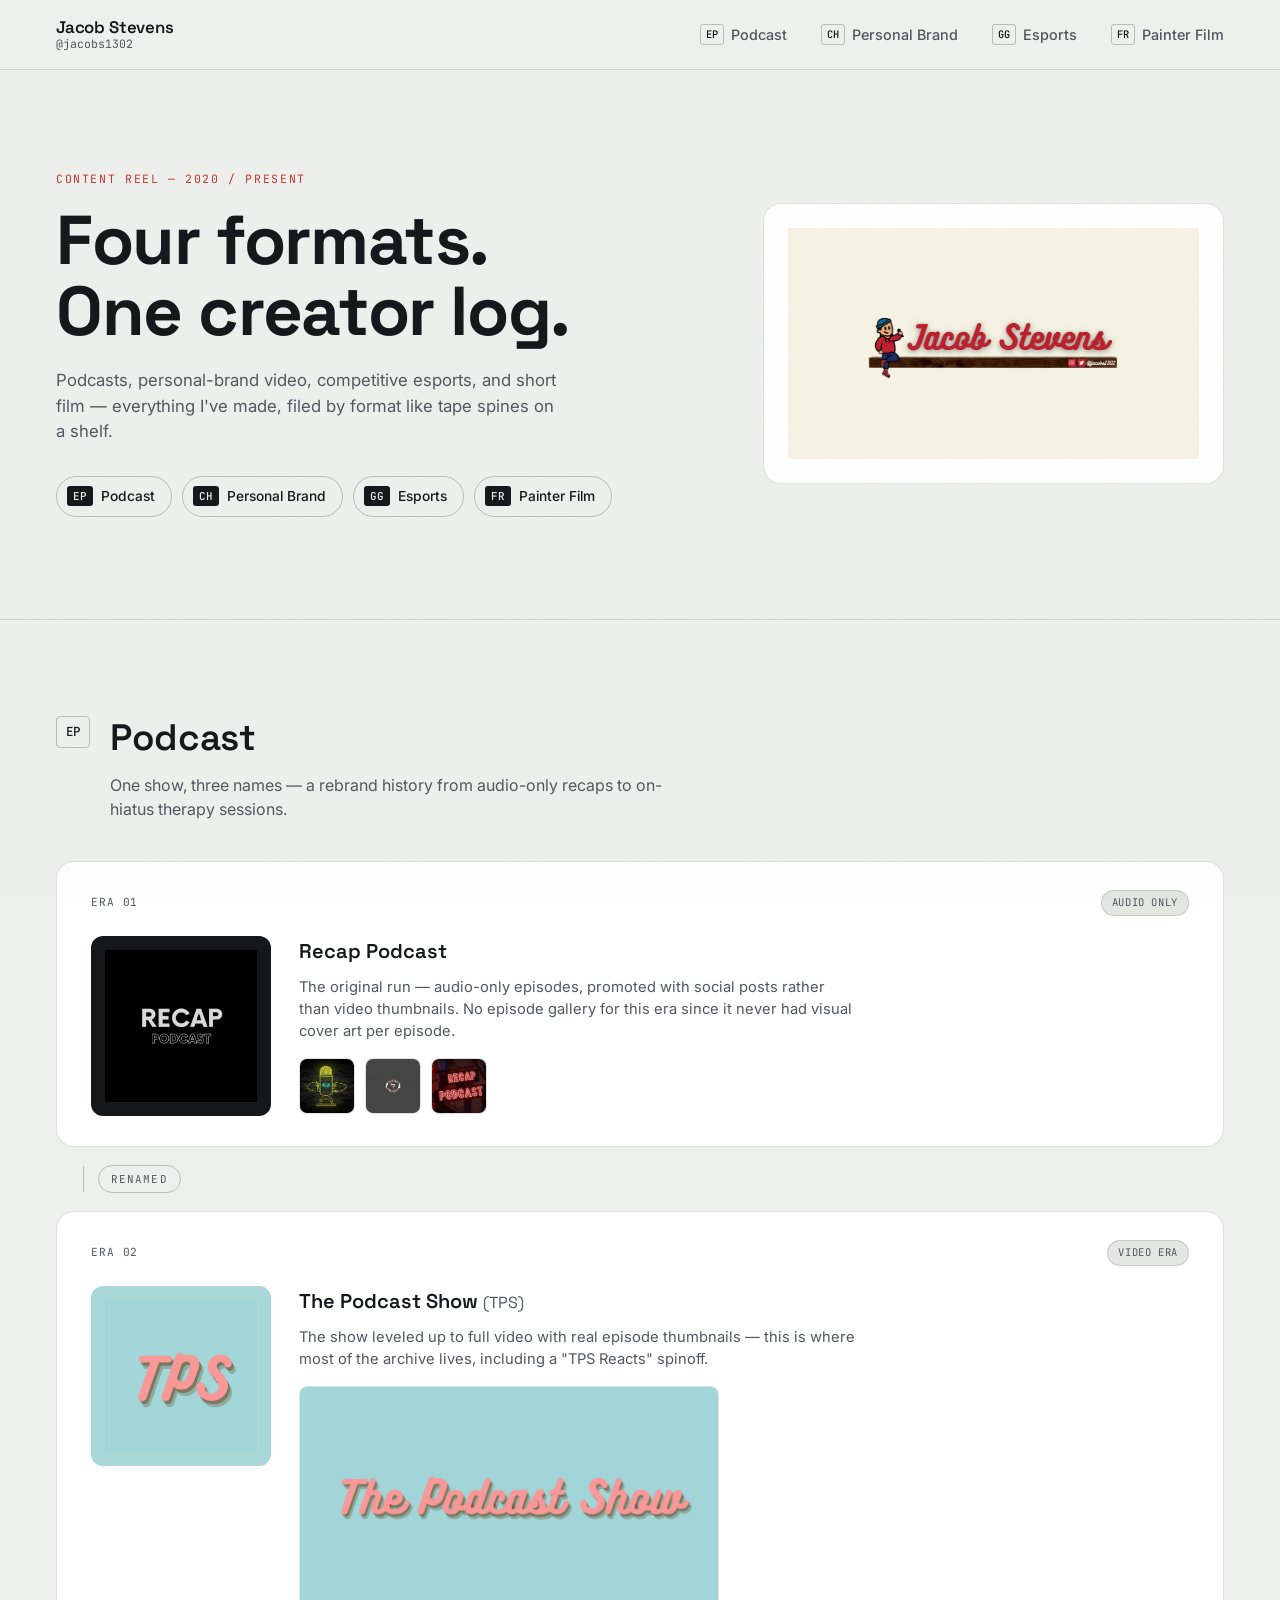
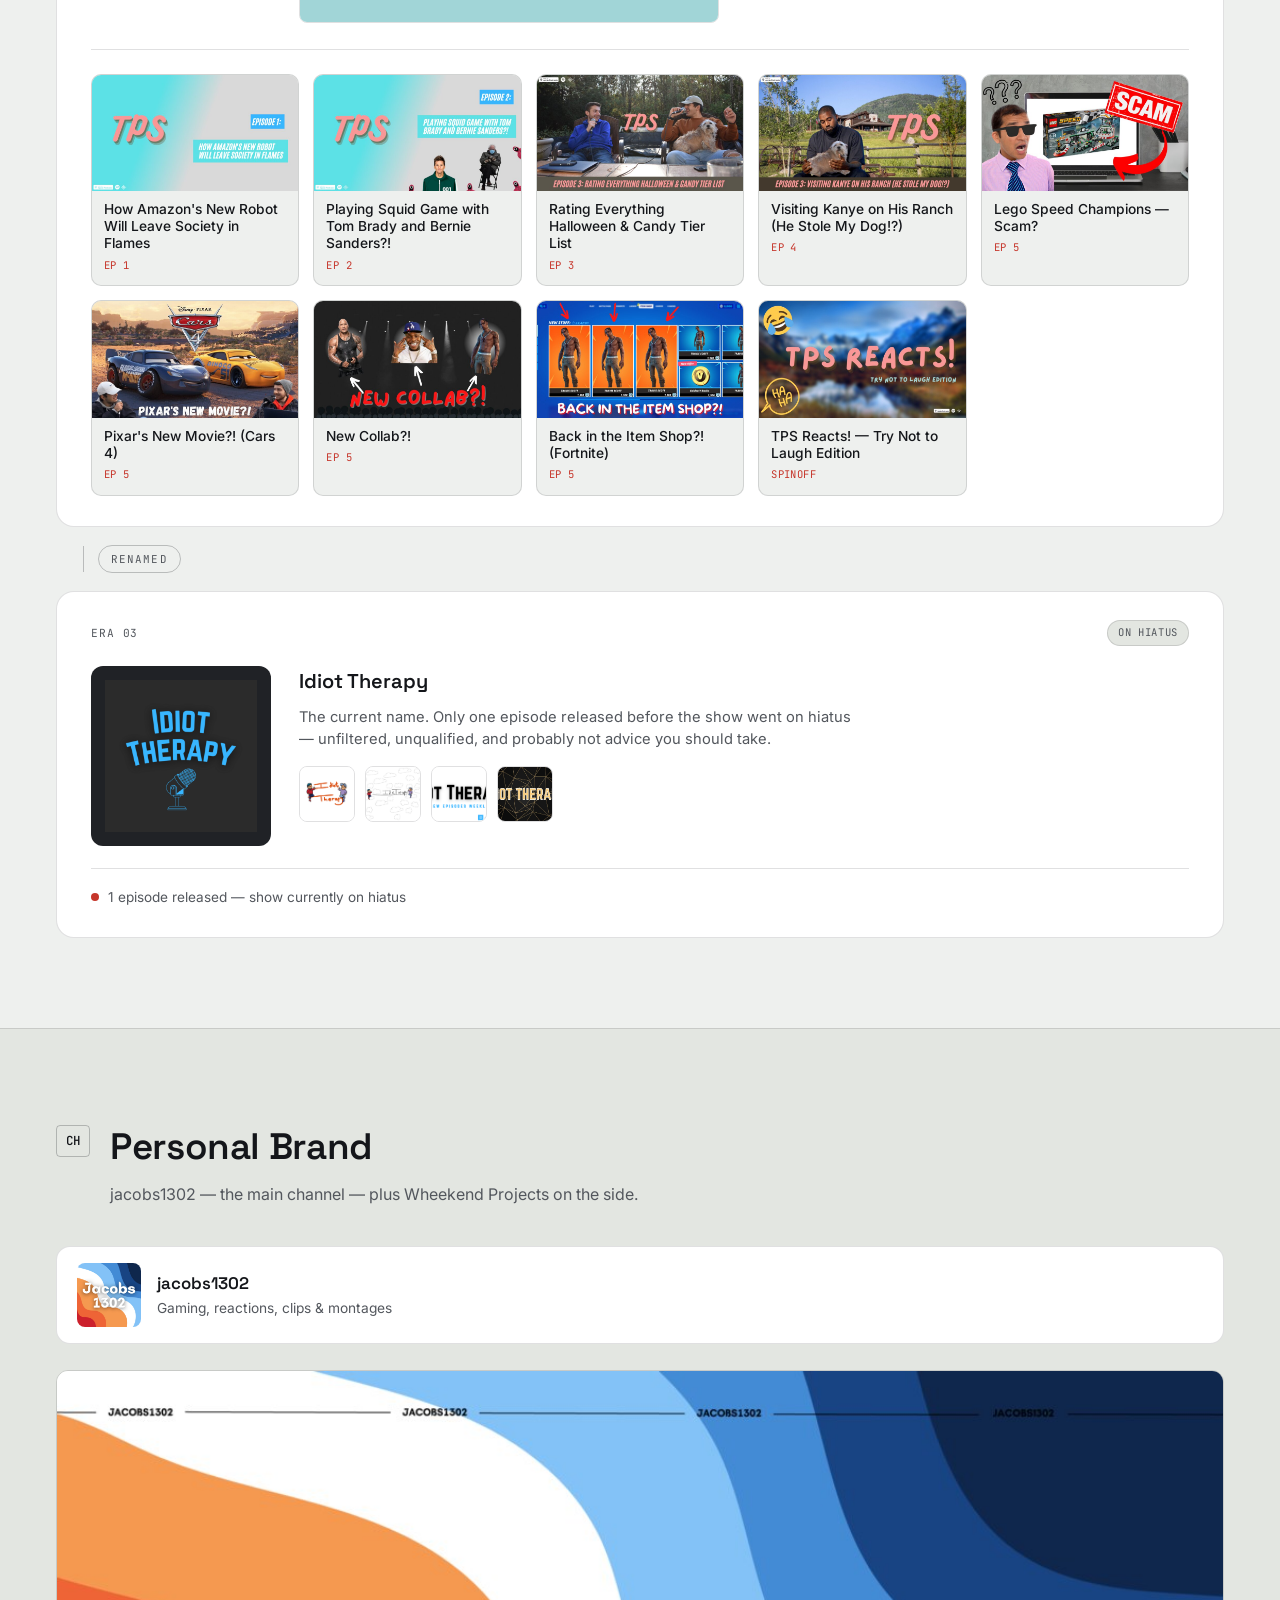
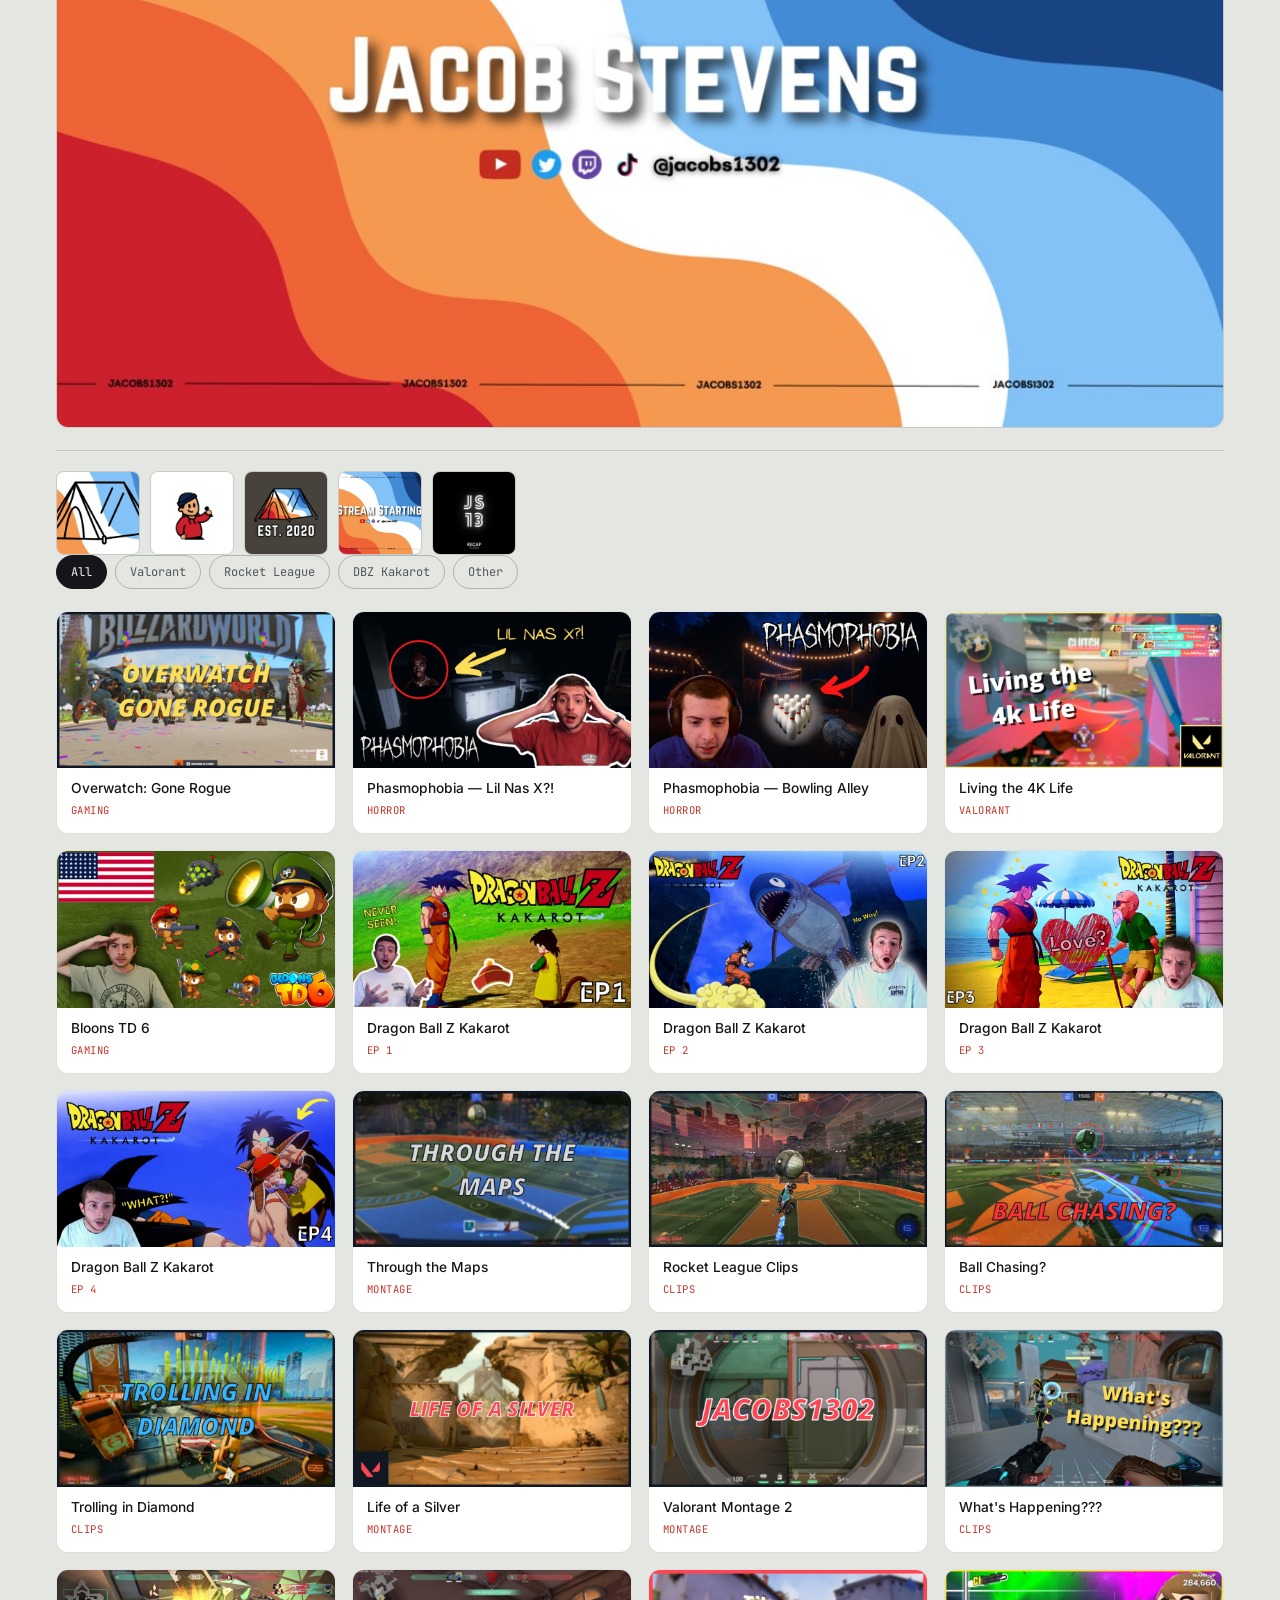
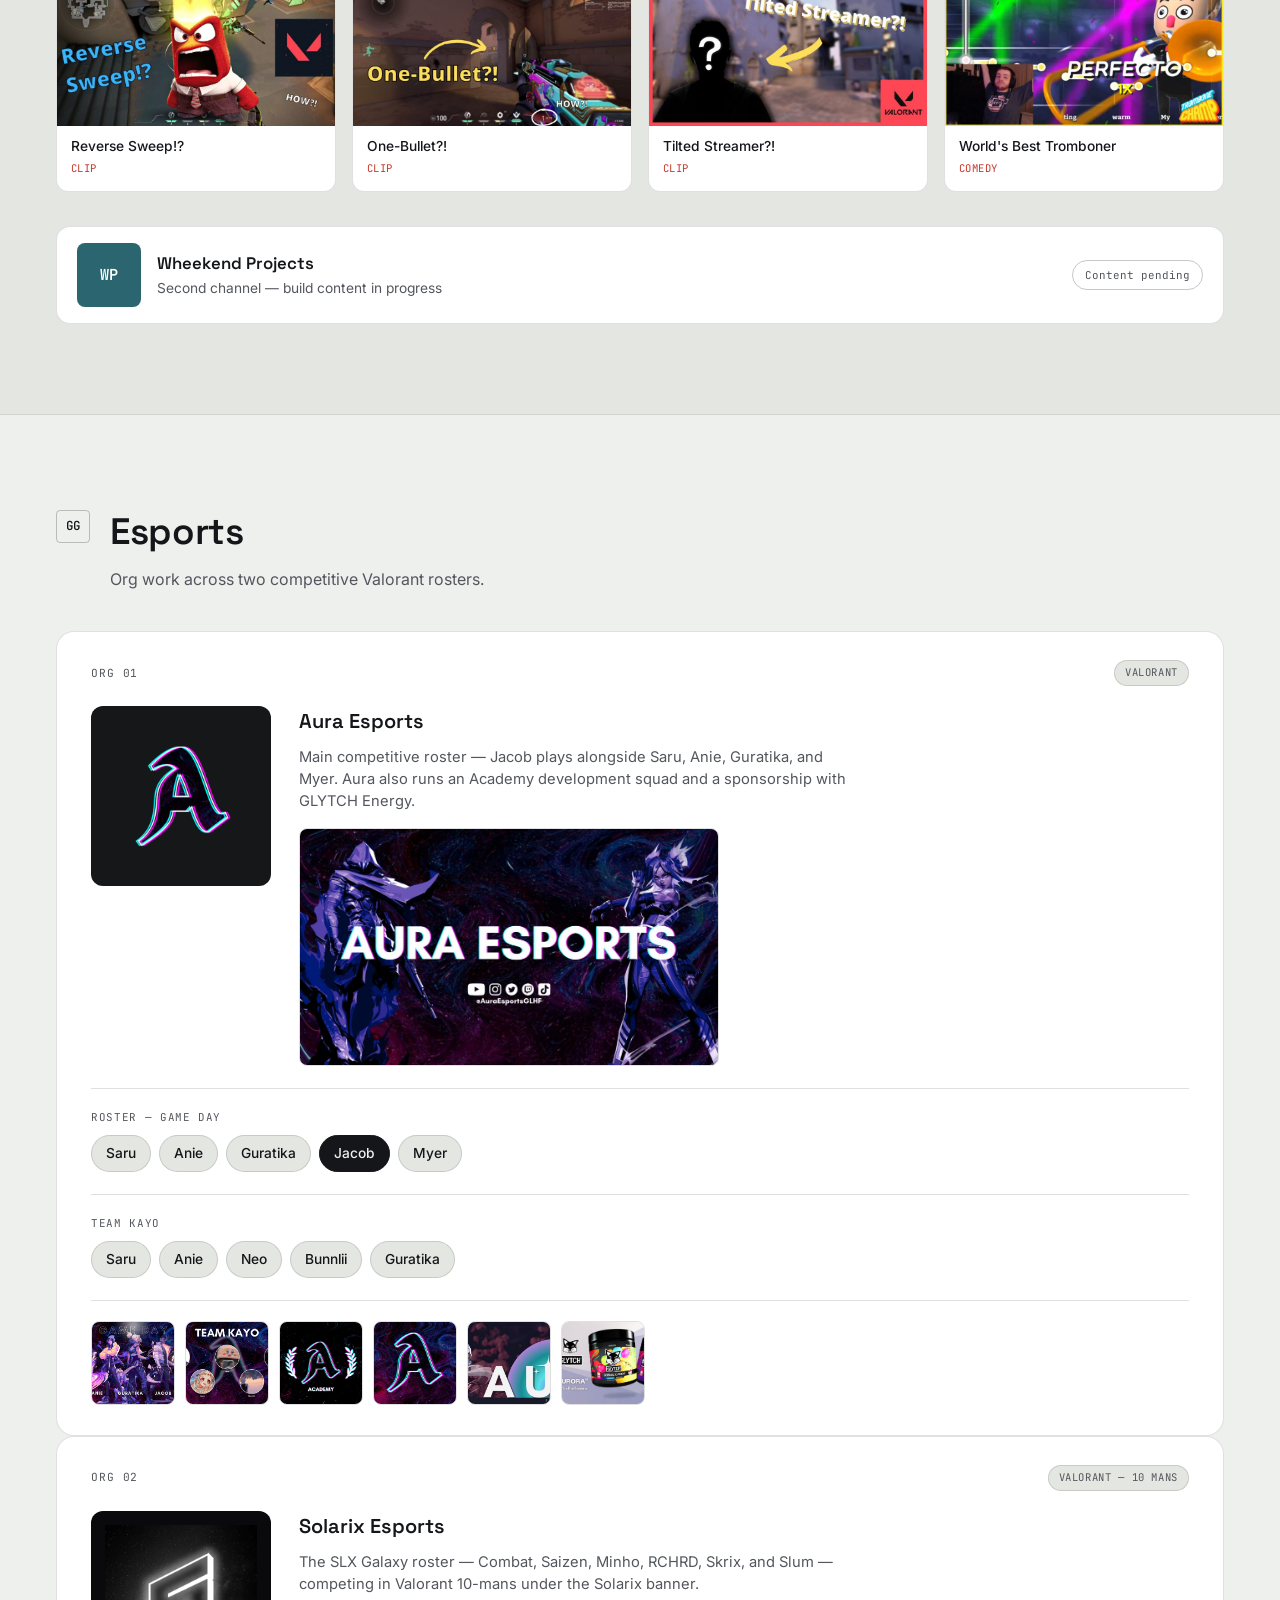
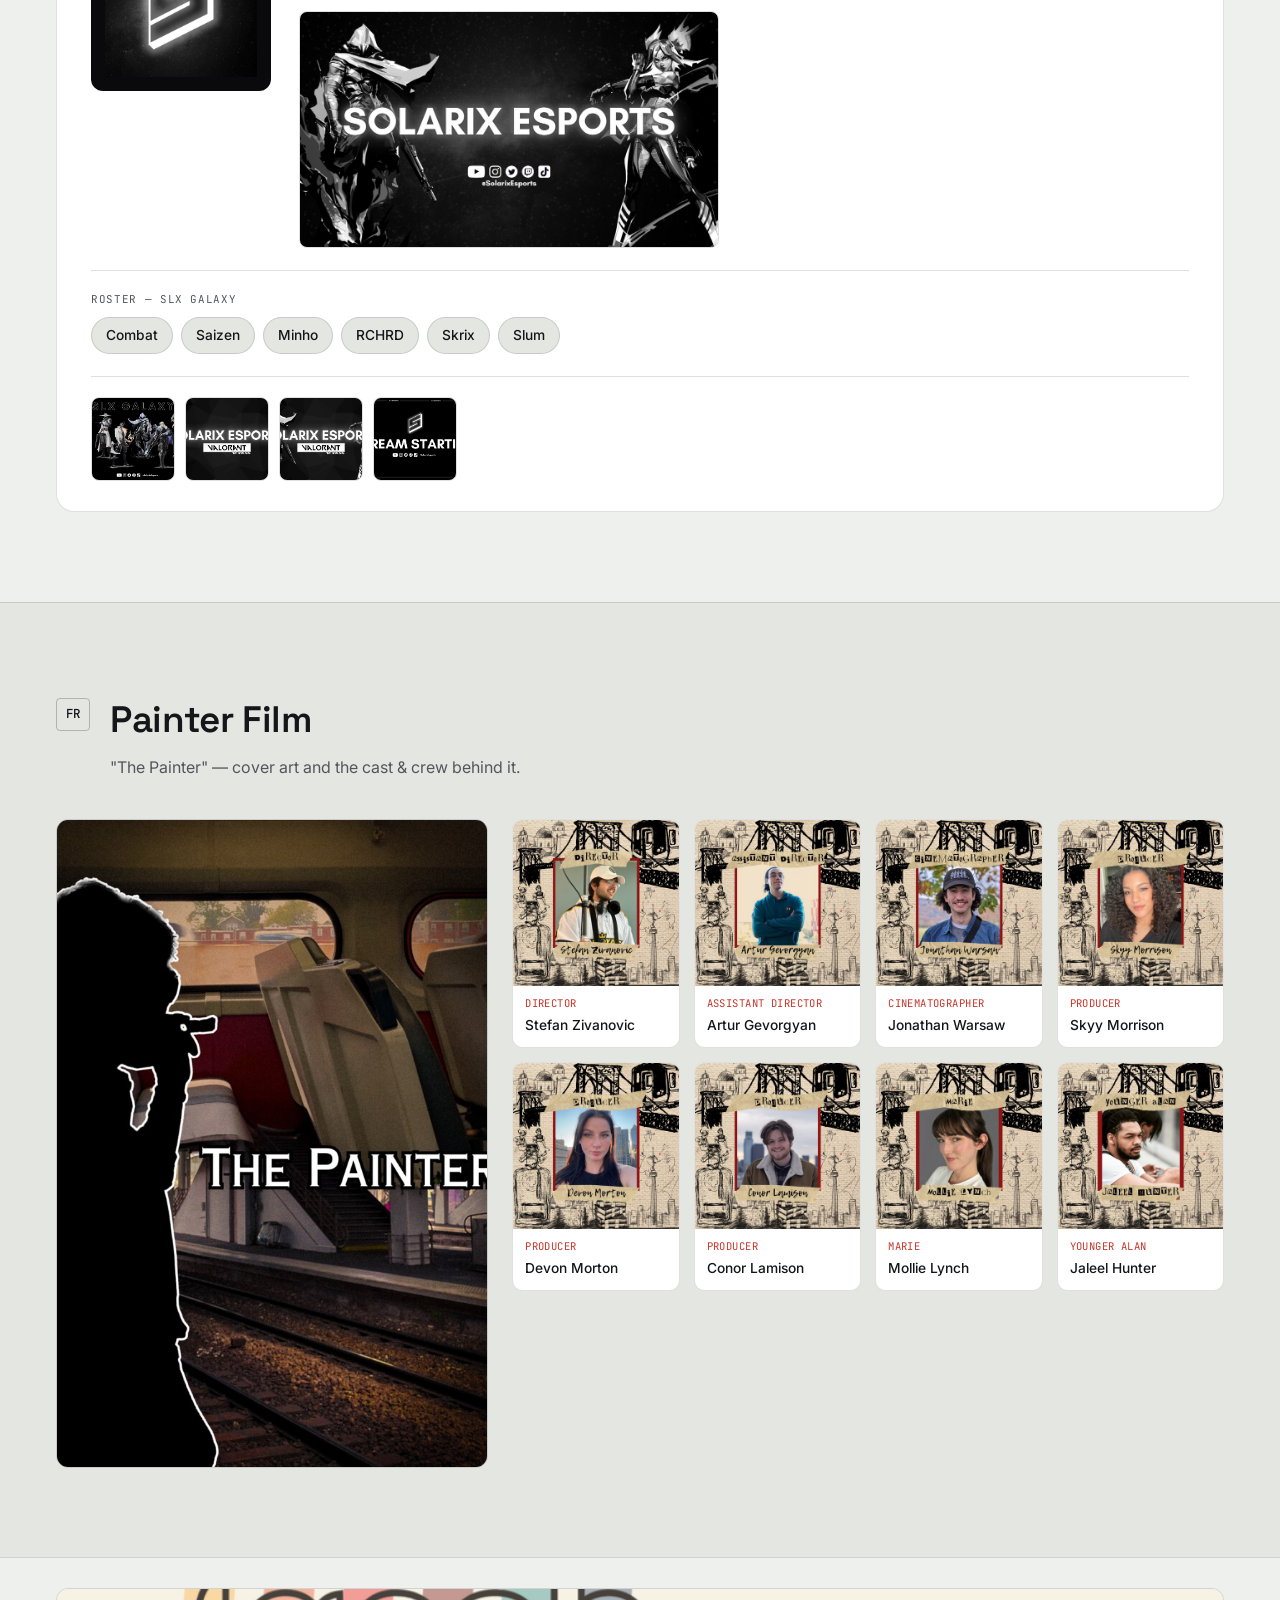
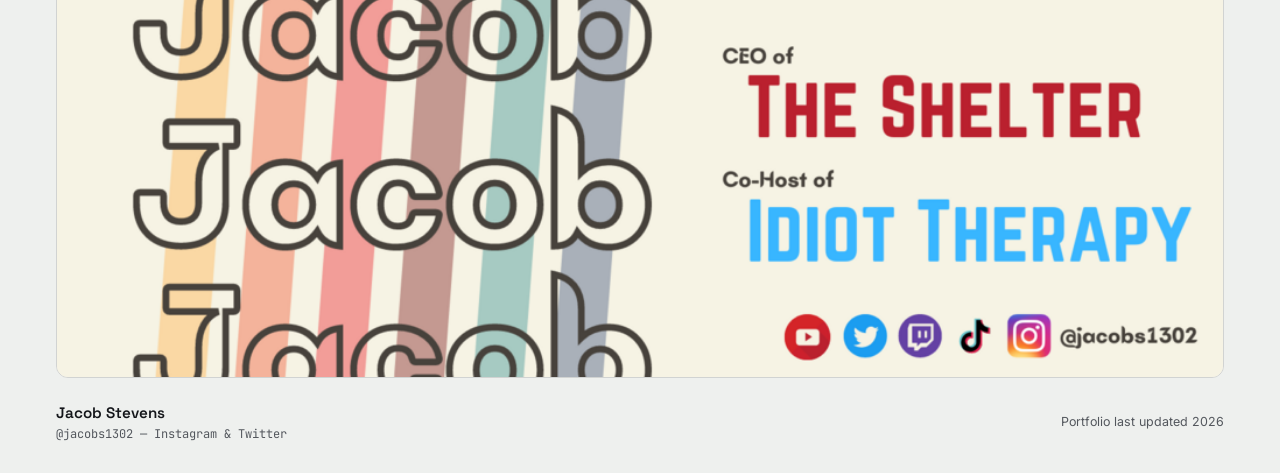
==== index.html @ a122c654 "Add files via upload" ====
<!DOCTYPE html>
<html lang="en">
<head>
<meta charset="UTF-8">
<meta name="viewport" content="width=device-width, initial-scale=1.0">
<title>Jacob Stevens — Content Portfolio</title>
<link rel="icon" href="images/New_Youtube_Logo.png">
<link rel="preconnect" href="https://fonts.googleapis.com">
<link href="https://fonts.googleapis.com/css2?family=Space+Grotesk:wght@400;500;600;700&family=Inter:wght@400;500;600&family=JetBrains+Mono:wght@400;500&display=swap" rel="stylesheet">
<link rel="stylesheet" href="styles.css">
</head>
<body>

<div class="grain"></div>

<!-- NAV -->
<header class="topnav" id="topnav">
  <a href="#top" class="brand-mark">
    <span class="brand-name">Jacob Stevens</span>
    <span class="brand-handle">@jacobs1302</span>
  </a>
  <nav class="navlinks">
    <a href="#podcast"><span class="navtag">EP</span>Podcast</a>
    <a href="#brand"><span class="navtag">CH</span>Personal Brand</a>
    <a href="#esports"><span class="navtag">GG</span>Esports</a>
    <a href="#film"><span class="navtag">FR</span>Painter Film</a>
  </nav>
  <button class="navtoggle" id="navtoggle" aria-label="Toggle menu">
    <span></span><span></span><span></span>
  </button>
</header>

<!-- HERO -->
<section class="hero" id="top">
  <div class="hero-inner">
    <p class="hero-eyebrow">CONTENT REEL — 2020 / PRESENT</p>
    <h1 class="hero-title">Four formats.<br>One creator log.</h1>
    <p class="hero-sub">Podcasts, personal-brand video, competitive esports, and short film — everything I've made, filed by format like tape spines on a shelf.</p>
    <div class="hero-formats">
      <a href="#podcast" class="hero-chip"><span class="chip-tag">EP</span>Podcast</a>
      <a href="#brand" class="hero-chip"><span class="chip-tag">CH</span>Personal Brand</a>
      <a href="#esports" class="hero-chip"><span class="chip-tag">GG</span>Esports</a>
      <a href="#film" class="hero-chip"><span class="chip-tag">FR</span>Painter Film</a>
    </div>
  </div>
  <div class="hero-mark">
    <img src="images/New_Youtube_Banner.png" alt="Jacob Stevens brand mark" />
  </div>
</section>

<!-- PODCAST -->
<section class="format-section" id="podcast">
  <div class="section-head">
    <span class="section-tag">EP</span>
    <div>
      <h2>Podcast</h2>
      <p class="section-desc">One show, three names — a rebrand history from audio-only recaps to on-hiatus therapy sessions.</p>
    </div>
  </div>

  <div class="era-track">

    <!-- ERA 1: RECAP PODCAST -->
    <article class="era">
      <div class="era-head">
        <span class="era-index">ERA 01</span>
        <span class="era-format">AUDIO ONLY</span>
      </div>
      <div class="era-body">
        <div class="era-logo-plate era-recap">
          <img src="images/Recap_Logo.png" alt="Recap Podcast logo" class="era-logo">
        </div>
        <div class="era-text">
          <h3>Recap Podcast</h3>
          <p>The original run — audio-only episodes, promoted with social posts rather than video thumbnails. No episode gallery for this era since it never had visual cover art per episode.</p>
          <div class="era-logo-strip">
            <img src="images/Recap_Mic_Logo.png" alt="Recap Podcast microphone logo variant" title="Logo variant">
            <img src="images/Recap_Arrow_Icon.jpg" alt="Recap Podcast icon variant" title="Icon variant">
            <img src="images/Recap_Neon_Photo.jpg" alt="Recap Podcast neon sign photo" title="Neon sign photo">
          </div>
        </div>
      </div>
    </article>

    <div class="era-connector"><span>renamed</span></div>

    <!-- ERA 2: THE PODCAST SHOW / TPS -->
    <article class="era">
      <div class="era-head">
        <span class="era-index">ERA 02</span>
        <span class="era-format">VIDEO ERA</span>
      </div>
      <div class="era-body">
        <div class="era-logo-plate era-tps">
          <img src="images/TPS_Logo.png" alt="TPS logo" class="era-logo">
        </div>
        <div class="era-text">
          <h3>The Podcast Show <span class="era-akas">(TPS)</span></h3>
          <p>The show leveled up to full video with real episode thumbnails — this is where most of the archive lives, including a "TPS Reacts" spinoff.</p>
          <img src="images/Podcast_Youtube_Banner.png" alt="The Podcast Show YouTube banner" class="era-banner">
        </div>
      </div>

      <div class="ep-gallery">
        <figure class="ep-card">
          <img src="images/Episode_1_Thumbnail.jpg" alt="Episode 1: How Amazon's New Robot Will Leave Society In Flames thumbnail" loading="lazy">
          <figcaption><span class="vc-title">How Amazon's New Robot Will Leave Society in Flames</span><span class="vc-tag">EP 1</span></figcaption>
        </figure>
        <figure class="ep-card">
          <img src="images/Episode_2_Thumbnail.jpg" alt="Episode 2 thumbnail" loading="lazy">
          <figcaption><span class="vc-title">Playing Squid Game with Tom Brady and Bernie Sanders?!</span><span class="vc-tag">EP 2</span></figcaption>
        </figure>
        <figure class="ep-card">
          <img src="images/Episode_3_Thumbnail.jpg" alt="Episode 3 thumbnail" loading="lazy">
          <figcaption><span class="vc-title">Rating Everything Halloween &amp; Candy Tier List</span><span class="vc-tag">EP 3</span></figcaption>
        </figure>
        <figure class="ep-card">
          <img src="images/Episode_4_Thumbnail.jpg" alt="Episode 4 thumbnail" loading="lazy">
          <figcaption><span class="vc-title">Visiting Kanye on His Ranch (He Stole My Dog!?)</span><span class="vc-tag">EP 4</span></figcaption>
        </figure>
        <figure class="ep-card">
          <img src="images/Episode_5_1_Thumbnail.jpg" alt="Episode 5 Lego scam segment thumbnail" loading="lazy">
          <figcaption><span class="vc-title">Lego Speed Champions — Scam?</span><span class="vc-tag">EP 5</span></figcaption>
        </figure>
        <figure class="ep-card">
          <img src="images/Episode_5_2_Thumbnail.jpg" alt="Episode 5 Cars 4 segment thumbnail" loading="lazy">
          <figcaption><span class="vc-title">Pixar's New Movie?! (Cars 4)</span><span class="vc-tag">EP 5</span></figcaption>
        </figure>
        <figure class="ep-card">
          <img src="images/Episode_5_3_Thumbnail.jpg" alt="Episode 5 collab rumor segment thumbnail" loading="lazy">
          <figcaption><span class="vc-title">New Collab?!</span><span class="vc-tag">EP 5</span></figcaption>
        </figure>
        <figure class="ep-card">
          <img src="images/Episode_5_4_Thumbnail.jpg" alt="Episode 5 Fortnite item shop segment thumbnail" loading="lazy">
          <figcaption><span class="vc-title">Back in the Item Shop?! (Fortnite)</span><span class="vc-tag">EP 5</span></figcaption>
        </figure>
        <figure class="ep-card">
          <img src="images/TPS_Reacts_Thumbnail.jpg" alt="TPS Reacts thumbnail" loading="lazy">
          <figcaption><span class="vc-title">TPS Reacts! — Try Not to Laugh Edition</span><span class="vc-tag">SPINOFF</span></figcaption>
        </figure>
      </div>
    </article>

    <div class="era-connector"><span>renamed</span></div>

    <!-- ERA 3: IDIOT THERAPY -->
    <article class="era">
      <div class="era-head">
        <span class="era-index">ERA 03</span>
        <span class="era-format">ON HIATUS</span>
      </div>
      <div class="era-body">
        <div class="era-logo-plate era-idiot">
          <img src="images/Idiot_Therapy_Logo_New.png" alt="Idiot Therapy logo" class="era-logo">
        </div>
        <div class="era-text">
          <h3>Idiot Therapy</h3>
          <p>The current name. Only one episode released before the show went on hiatus — unfiltered, unqualified, and probably not advice you should take.</p>
          <div class="era-logo-strip">
            <img src="images/Idiot_Therapy_Logo_Old.png" alt="Idiot Therapy older logo variant" title="Earlier logo variant">
            <img src="images/Idiot_Therapy_Old_Banner.jpg" alt="Idiot Therapy older banner" title="Earlier banner">
            <img src="images/Idiot_Therapy_Twitter_Banner.png" alt="Idiot Therapy Twitter banner" title="Twitter banner">
            <img src="images/Idiot_Therapy_LowPoly_Banner.jpg" alt="Idiot Therapy low-poly banner variant" title="Banner variant">
          </div>
        </div>
      </div>
      <div class="hiatus-note">
        <span class="hiatus-dot"></span> 1 episode released — show currently on hiatus
      </div>
    </article>

  </div>
</section>

<!-- PERSONAL BRAND -->
<section class="format-section alt" id="brand">
  <div class="section-head">
    <span class="section-tag">CH</span>
    <div>
      <h2>Personal Brand</h2>
      <p class="section-desc">jacobs1302 — the main channel — plus Wheekend Projects on the side.</p>
    </div>
  </div>

  <div class="channel-strip">
    <img src="images/Jacobs1302_Latest_ProfilePic.jpg" alt="jacobs1302 logo" class="channel-logo" />
    <div>
      <p class="channel-name">jacobs1302</p>
      <p class="channel-meta">Gaming, reactions, clips &amp; montages</p>
    </div>
  </div>

  <div class="brand-banner">
    <img src="images/Jacobs1302_Latest_YouTube_Banner.jpg" alt="jacobs1302 latest YouTube banner" class="lightbox-trigger">
  </div>

  <div class="asset-strip">
    <img src="images/Jacobs1302_Latest_Twitch_Banner.jpg" class="lightbox-trigger" alt="jacobs1302 Twitch banner" title="Twitch banner">
    <img src="images/Jacobs1302_Character_Logo.png" class="lightbox-trigger" alt="jacobs1302 character mascot logo" title="Character logo">
    <img src="images/Jacobs1302_Shelter_Tent_Logo.jpg" class="lightbox-trigger" alt="The Shelter tent logo" title="The Shelter">
    <img src="images/Jacobs1302_Stream_Starting.jpg" class="lightbox-trigger" alt="jacobs1302 stream starting screen" title="Stream starting screen">
    <img src="images/Jacobs1302_JS13_Logo.jpg" class="lightbox-trigger" alt="JS13 logo variant" title="JS13 logo variant">
  </div>

  <div class="filter-row" id="filterRow">
    <button class="filter-btn active" data-filter="all">All</button>
    <button class="filter-btn" data-filter="valorant">Valorant</button>
    <button class="filter-btn" data-filter="rocket-league">Rocket League</button>
    <button class="filter-btn" data-filter="dbz">DBZ Kakarot</button>
    <button class="filter-btn" data-filter="other">Other</button>
  </div>

  <div class="video-grid" id="videoGrid">
    <!-- populated identically in markup for no-JS fallback -->
    <figure class="video-card" data-cat="other">
      <img src="images/ow2_thumbnail.jpg" alt="Overwatch Gone Rogue thumbnail" loading="lazy">
      <figcaption><span class="vc-title">Overwatch: Gone Rogue</span><span class="vc-tag">GAMING</span></figcaption>
    </figure>
    <figure class="video-card" data-cat="other">
      <img src="images/Phasmaphobia_YT_Thumbnail_1.jpg" alt="Phasmophobia thumbnail" loading="lazy">
      <figcaption><span class="vc-title">Phasmophobia — Lil Nas X?!</span><span class="vc-tag">HORROR</span></figcaption>
    </figure>
    <figure class="video-card" data-cat="other">
      <img src="images/Phasmaphobia_YT_Thumbnail_2.jpg" alt="Phasmophobia thumbnail 2" loading="lazy">
      <figcaption><span class="vc-title">Phasmophobia — Bowling Alley</span><span class="vc-tag">HORROR</span></figcaption>
    </figure>
    <figure class="video-card" data-cat="valorant">
      <img src="images/4k_Life_Valorant_Thumbnail.jpg" alt="Living the 4K Life Valorant thumbnail" loading="lazy">
      <figcaption><span class="vc-title">Living the 4K Life</span><span class="vc-tag">VALORANT</span></figcaption>
    </figure>
    <figure class="video-card" data-cat="other">
      <img src="images/BTD6_Thumbnail.jpg" alt="Bloons TD 6 thumbnail" loading="lazy">
      <figcaption><span class="vc-title">Bloons TD 6</span><span class="vc-tag">GAMING</span></figcaption>
    </figure>
    <figure class="video-card" data-cat="dbz">
      <img src="images/DBZ_1_Thumbnail.jpg" alt="Dragon Ball Z Kakarot Episode 1 thumbnail" loading="lazy">
      <figcaption><span class="vc-title">Dragon Ball Z Kakarot</span><span class="vc-tag">EP 1</span></figcaption>
    </figure>
    <figure class="video-card" data-cat="dbz">
      <img src="images/DBZ_2_Thumbnail.jpg" alt="Dragon Ball Z Kakarot Episode 2 thumbnail" loading="lazy">
      <figcaption><span class="vc-title">Dragon Ball Z Kakarot</span><span class="vc-tag">EP 2</span></figcaption>
    </figure>
    <figure class="video-card" data-cat="dbz">
      <img src="images/DBZ_3_Thumbnail.jpg" alt="Dragon Ball Z Kakarot Episode 3 thumbnail" loading="lazy">
      <figcaption><span class="vc-title">Dragon Ball Z Kakarot</span><span class="vc-tag">EP 3</span></figcaption>
    </figure>
    <figure class="video-card" data-cat="dbz">
      <img src="images/DBZ_4_Thumbnail.jpg" alt="Dragon Ball Z Kakarot Episode 4 thumbnail" loading="lazy">
      <figcaption><span class="vc-title">Dragon Ball Z Kakarot</span><span class="vc-tag">EP 4</span></figcaption>
    </figure>
    <figure class="video-card" data-cat="rocket-league">
      <img src="images/Rocket_League_Montage_1_Thumbnail.jpg" alt="Rocket League Montage 1 thumbnail" loading="lazy">
      <figcaption><span class="vc-title">Through the Maps</span><span class="vc-tag">MONTAGE</span></figcaption>
    </figure>
    <figure class="video-card" data-cat="rocket-league">
      <img src="images/Rocket_League_Clip_Thumbnail_1.jpg" alt="Rocket League clip thumbnail" loading="lazy">
      <figcaption><span class="vc-title">Rocket League Clips</span><span class="vc-tag">CLIPS</span></figcaption>
    </figure>
    <figure class="video-card" data-cat="rocket-league">
      <img src="images/Rocket_League_Clip_Thumbnail_ep2.jpg" alt="Rocket League clip episode 2 thumbnail" loading="lazy">
      <figcaption><span class="vc-title">Ball Chasing?</span><span class="vc-tag">CLIPS</span></figcaption>
    </figure>
    <figure class="video-card" data-cat="rocket-league">
      <img src="images/Rocket_League_Funny_Moments_EP1.jpg" alt="Rocket League Funny Moments Episode 1 thumbnail" loading="lazy">
      <figcaption><span class="vc-title">Trolling in Diamond</span><span class="vc-tag">CLIPS</span></figcaption>
    </figure>
    <figure class="video-card" data-cat="valorant">
      <img src="images/Valorant_Montage_Thumbnail.jpg" alt="Valorant Montage thumbnail" loading="lazy">
      <figcaption><span class="vc-title">Life of a Silver</span><span class="vc-tag">MONTAGE</span></figcaption>
    </figure>
    <figure class="video-card" data-cat="valorant">
      <img src="images/Valorant_Montage_2_Thumbnail.jpg" alt="Valorant Montage 2 thumbnail" loading="lazy">
      <figcaption><span class="vc-title">Valorant Montage 2</span><span class="vc-tag">MONTAGE</span></figcaption>
    </figure>
    <figure class="video-card" data-cat="valorant">
      <img src="images/Valorant_Shenanigans__1.jpg" alt="Valorant Shenanigans thumbnail" loading="lazy">
      <figcaption><span class="vc-title">What's Happening???</span><span class="vc-tag">CLIPS</span></figcaption>
    </figure>
    <figure class="video-card" data-cat="valorant">
      <img src="images/valorant_comeback.jpg" alt="Valorant Comeback thumbnail" loading="lazy">
      <figcaption><span class="vc-title">Reverse Sweep!?</span><span class="vc-tag">CLIP</span></figcaption>
    </figure>
    <figure class="video-card" data-cat="valorant">
      <img src="images/valorant_one-tap_clip.jpg" alt="Valorant One-Tap Clip thumbnail" loading="lazy">
      <figcaption><span class="vc-title">One-Bullet?!</span><span class="vc-tag">CLIP</span></figcaption>
    </figure>
    <figure class="video-card" data-cat="valorant">
      <img src="images/valroant_tilted_thumbnail.jpg" alt="Valorant Tilted thumbnail" loading="lazy">
      <figcaption><span class="vc-title">Tilted Streamer?!</span><span class="vc-tag">CLIP</span></figcaption>
    </figure>
    <figure class="video-card" data-cat="other">
      <img src="images/World_s_best_Tromboner.jpg" alt="World's Best Tromboner thumbnail" loading="lazy">
      <figcaption><span class="vc-title">World's Best Tromboner</span><span class="vc-tag">COMEDY</span></figcaption>
    </figure>
  </div>

  <div class="channel-strip secondary">
    <div class="wheekend-mark">WP</div>
    <div>
      <p class="channel-name">Wheekend Projects</p>
      <p class="channel-meta">Second channel — build content in progress</p>
    </div>
    <span class="pending-pill">Content pending</span>
  </div>
</section>

<!-- ESPORTS -->
<section class="format-section" id="esports">
  <div class="section-head">
    <span class="section-tag">GG</span>
    <div>
      <h2>Esports</h2>
      <p class="section-desc">Org work across two competitive Valorant rosters.</p>
    </div>
  </div>

  <div class="era-track">

    <!-- AURA -->
    <article class="era">
      <div class="era-head">
        <span class="era-index">ORG 01</span>
        <span class="era-format">VALORANT</span>
      </div>
      <div class="era-body">
        <div class="era-logo-plate org-plate-aura">
          <img src="images/Aura_A_Logo.png" alt="Aura Esports logo" class="era-logo">
        </div>
        <div class="era-text">
          <h3>Aura Esports</h3>
          <p>Main competitive roster — Jacob plays alongside Saru, Anie, Guratika, and Myer. Aura also runs an Academy development squad and a sponsorship with GLYTCH Energy.</p>
          <img src="images/Aura_Esports_Banner.jpg" alt="Aura Esports banner" class="era-banner lightbox-trigger">
        </div>
      </div>

      <div class="roster-block">
        <span class="roster-label">Roster — Game Day</span>
        <div class="roster-chips">
          <span class="roster-chip">Saru</span>
          <span class="roster-chip">Anie</span>
          <span class="roster-chip">Guratika</span>
          <span class="roster-chip roster-chip-you">Jacob</span>
          <span class="roster-chip">Myer</span>
        </div>
      </div>

      <div class="roster-block">
        <span class="roster-label">Team Kayo</span>
        <div class="roster-chips">
          <span class="roster-chip">Saru</span>
          <span class="roster-chip">Anie</span>
          <span class="roster-chip">Neo</span>
          <span class="roster-chip">Bunnlii</span>
          <span class="roster-chip">Guratika</span>
        </div>
      </div>

      <div class="asset-strip">
        <img src="images/Aura_GameDay_Roster.jpg" class="lightbox-trigger" alt="Aura Game Day roster graphic" title="Game Day roster graphic">
        <img src="images/Aura_TeamKayo_Roster.jpg" class="lightbox-trigger" alt="Aura Team Kayo roster graphic" title="Team Kayo roster graphic">
        <img src="images/Aura_Academy_Logo.jpg" class="lightbox-trigger" alt="Aura Academy logo" title="Aura Academy">
        <img src="images/Aura_Big_Logo.jpg" class="lightbox-trigger" alt="Aura large logo variant" title="Logo variant">
        <img src="images/Aura_Twitter_Banner.jpg" class="lightbox-trigger" alt="Aura Twitter banner" title="Twitter banner">
        <img src="images/Aura_Glytch_Sponsor.jpg" class="lightbox-trigger" alt="Aura x GLYTCH Energy sponsorship graphic" title="GLYTCH Energy partnership">
      </div>
    </article>

    <!-- SOLARIX -->
    <article class="era">
      <div class="era-head">
        <span class="era-index">ORG 02</span>
        <span class="era-format">VALORANT — 10 MANS</span>
      </div>
      <div class="era-body">
        <div class="era-logo-plate org-plate-solarix">
          <img src="images/Solarix_S_Logo.jpg" alt="Solarix Esports logo" class="era-logo">
        </div>
        <div class="era-text">
          <h3>Solarix Esports</h3>
          <p>The SLX Galaxy roster — Combat, Saizen, Minho, RCHRD, Skrix, and Slum — competing in Valorant 10-mans under the Solarix banner.</p>
          <img src="images/Solarix_Esports_Banner.jpg" alt="Solarix Esports banner" class="era-banner lightbox-trigger">
        </div>
      </div>

      <div class="roster-block">
        <span class="roster-label">Roster — SLX Galaxy</span>
        <div class="roster-chips">
          <span class="roster-chip">Combat</span>
          <span class="roster-chip">Saizen</span>
          <span class="roster-chip">Minho</span>
          <span class="roster-chip">RCHRD</span>
          <span class="roster-chip">Skrix</span>
          <span class="roster-chip">Slum</span>
        </div>
      </div>

      <div class="asset-strip">
        <img src="images/Solarix_SLXGalaxy_Roster.jpg" class="lightbox-trigger" alt="SLX Galaxy roster graphic" title="SLX Galaxy roster graphic">
        <img src="images/Solarix_Valorant_10Mans_Black.jpg" class="lightbox-trigger" alt="Solarix Valorant 10 Mans graphic" title="Valorant 10 Mans">
        <img src="images/Solarix_Valorant_10Mans_Grayscale.jpg" class="lightbox-trigger" alt="Solarix Valorant 10 Mans grayscale graphic" title="Valorant 10 Mans (alt)">
        <img src="images/Solarix_Stream_Starting.jpg" class="lightbox-trigger" alt="Solarix stream starting screen" title="Stream starting screen">
      </div>
    </article>

  </div>
</section>

<!-- PAINTER FILM -->
<section class="format-section alt" id="film">
  <div class="section-head">
    <span class="section-tag">FR</span>
    <div>
      <h2>Painter Film</h2>
      <p class="section-desc">"The Painter" — cover art and the cast &amp; crew behind it.</p>
    </div>
  </div>

  <div class="film-layout">
    <div class="film-cover">
      <img src="images/Painter_Film_Cover.jpg" alt="The Painter film cover" class="film-cover-img">
    </div>
    <div class="crew-grid">
      <figure class="crew-card">
        <img src="images/Crew_Director_Stefan.jpg" alt="Stefan Zivanovic, Director">
        <figcaption><span class="crew-role">Director</span><span class="crew-name">Stefan Zivanovic</span></figcaption>
      </figure>
      <figure class="crew-card">
        <img src="images/Crew_AD_Artur.jpg" alt="Artur Gevorgyan, Assistant Director">
        <figcaption><span class="crew-role">Assistant Director</span><span class="crew-name">Artur Gevorgyan</span></figcaption>
      </figure>
      <figure class="crew-card">
        <img src="images/Crew_DP_Jonathan.jpg" alt="Jonathan Warsaw, Cinematographer">
        <figcaption><span class="crew-role">Cinematographer</span><span class="crew-name">Jonathan Warsaw</span></figcaption>
      </figure>
      <figure class="crew-card">
        <img src="images/Crew_Producer_Skyy.jpg" alt="Skyy Morrison, Producer">
        <figcaption><span class="crew-role">Producer</span><span class="crew-name">Skyy Morrison</span></figcaption>
      </figure>
      <figure class="crew-card">
        <img src="images/Crew_Producer_Devon.jpg" alt="Devon Morton, Producer">
        <figcaption><span class="crew-role">Producer</span><span class="crew-name">Devon Morton</span></figcaption>
      </figure>
      <figure class="crew-card">
        <img src="images/Crew_Producer_Conor.jpg" alt="Conor Lamison, Producer">
        <figcaption><span class="crew-role">Producer</span><span class="crew-name">Conor Lamison</span></figcaption>
      </figure>
      <figure class="crew-card">
        <img src="images/Crew_Cast_Marie.jpg" alt="Mollie Lynch as Marie">
        <figcaption><span class="crew-role">Marie</span><span class="crew-name">Mollie Lynch</span></figcaption>
      </figure>
      <figure class="crew-card">
        <img src="images/Crew_Cast_YoungerAlan.jpg" alt="Jaleel Hunter as Younger Alan">
        <figcaption><span class="crew-role">Younger Alan</span><span class="crew-name">Jaleel Hunter</span></figcaption>
      </figure>
    </div>
  </div>
</section>

<!-- FOOTER -->
<footer class="site-footer">
  <div class="footer-banner">
    <img src="images/Personal_Twitter_Banner.png" alt="Jacob Stevens — CEO of The Shelter, Co-Host of Idiot Therapy">
  </div>
  <div class="footer-inner">
    <div>
      <p class="footer-name">Jacob Stevens</p>
      <p class="footer-handle">@jacobs1302 — Instagram &amp; Twitter</p>
    </div>
    <p class="footer-note">Portfolio last updated 2026</p>
  </div>
</footer>

<script src="script.js"></script>
</body>
</html>
---- styles.css ----
/* ===== Tokens =====
   Paper:  #EEF0EE  cool light gray (deliberately not cream)
   Paper alt: #E4E7E2
   Ink:    #14161A
   Ink soft: #53575D
   Red (from brand mark): #C6362B
   Teal (from mascot hat, secondary accent): #2B6570
   Line: rgba(20,22,26,.12)
*/

:root{
  --paper:#EEF0EE;
  --paper-alt:#E3E6E1;
  --ink:#14161A;
  --ink-soft:#53575D;
  --red:#C6362B;
  --red-soft:#E7DAD4;
  --teal:#2B6570;
  --line: rgba(20,22,26,.13);
  --line-strong: rgba(20,22,26,.24);
  --display: 'Space Grotesk', sans-serif;
  --body: 'Inter', sans-serif;
  --mono: 'JetBrains Mono', monospace;
}

*{box-sizing:border-box; margin:0; padding:0;}
html{scroll-behavior:smooth;}
body{
  background:var(--paper);
  color:var(--ink);
  font-family:var(--body);
  line-height:1.5;
  -webkit-font-smoothing:antialiased;
}

@media (prefers-reduced-motion: reduce){
  html{scroll-behavior:auto;}
  *{animation-duration:.01ms !important; transition-duration:.01ms !important;}
}

a{color:inherit; text-decoration:none;}
img{display:block; max-width:100%;}

.grain{
  position:fixed; inset:0; pointer-events:none; z-index:1;
  opacity:.035;
  background-image:url("data:image/svg+xml,%3Csvg xmlns='http://www.w3.org/2000/svg' width='120' height='120'%3E%3Cfilter id='n'%3E%3CfeTurbulence type='fractalNoise' baseFrequency='0.9' numOctaves='2' stitchTiles='stitch'/%3E%3C/filter%3E%3Crect width='100%25' height='100%25' filter='url(%23n)'/%3E%3C/svg%3E");
}

:focus-visible{
  outline: 2px solid var(--red);
  outline-offset: 3px;
}

/* ===== Top nav ===== */
.topnav{
  position:sticky; top:0; z-index:50;
  display:flex; align-items:center; justify-content:space-between;
  padding: 18px clamp(20px, 5vw, 56px);
  background: rgba(238,240,238,.86);
  backdrop-filter: blur(10px);
  border-bottom:1px solid var(--line);
}
.brand-mark{display:flex; flex-direction:column; line-height:1.1;}
.brand-name{font-family:var(--display); font-weight:600; font-size:1.05rem; letter-spacing:-.01em;}
.brand-handle{font-family:var(--mono); font-size:.72rem; color:var(--ink-soft); margin-top:2px;}

.navlinks{display:flex; gap:clamp(16px,3vw,34px);}
.navlinks a{
  display:flex; align-items:center; gap:7px;
  font-size:.9rem; font-weight:500; color:var(--ink-soft);
  transition:color .15s ease;
}
.navlinks a:hover{color:var(--ink);}
.navtag{
  font-family:var(--mono); font-size:.65rem; font-weight:500;
  border:1px solid var(--line-strong); border-radius:3px;
  padding:2px 5px; color:var(--ink);
}

.navtoggle{display:none; flex-direction:column; gap:5px; background:none; border:none; cursor:pointer; padding:6px;}
.navtoggle span{width:22px; height:2px; background:var(--ink); display:block;}

@media (max-width:760px){
  .navlinks{
    position:fixed; top:64px; left:0; right:0;
    background:var(--paper);
    flex-direction:column; gap:0;
    border-bottom:1px solid var(--line);
    max-height:0; overflow:hidden;
    transition:max-height .25s ease;
  }
  .navlinks.open{max-height:280px;}
  .navlinks a{padding:16px 24px; border-top:1px solid var(--line);}
  .navtoggle{display:flex;}
}

/* ===== Hero ===== */
.hero{
  display:grid; grid-template-columns:1.3fr .9fr; align-items:center; gap:40px;
  padding: clamp(50px,8vw,100px) clamp(20px,5vw,56px) clamp(60px,8vw,110px);
  max-width:1360px; margin:0 auto;
}
.hero-eyebrow{
  font-family:var(--mono); font-size:.72rem; letter-spacing:.14em;
  color:var(--red); text-transform:uppercase; margin-bottom:18px;
}
.hero-title{
  font-family:var(--display); font-weight:700;
  font-size:clamp(2.4rem, 5.4vw, 4.4rem);
  letter-spacing:-.02em; line-height:1.02;
  margin-bottom:22px;
}
.hero-sub{
  max-width:46ch; color:var(--ink-soft); font-size:1.05rem; margin-bottom:32px;
}
.hero-formats{display:flex; flex-wrap:wrap; gap:10px;}
.hero-chip{
  display:flex; align-items:center; gap:8px;
  border:1px solid var(--line-strong); border-radius:999px;
  padding:9px 16px 9px 10px; font-size:.86rem; font-weight:500;
  transition: background .15s ease, border-color .15s ease;
}
.hero-chip:hover{background:var(--ink); color:var(--paper); border-color:var(--ink);}
.chip-tag{
  font-family:var(--mono); font-size:.68rem;
  background:var(--ink); color:var(--paper);
  border-radius:3px; padding:2px 6px;
}
.hero-chip:hover .chip-tag{background:var(--paper); color:var(--ink);}

.hero-mark{
  display:flex; justify-content:center; align-items:center;
  background:#fff; border:1px solid var(--line); border-radius:18px;
  padding:24px;
}
.hero-mark img{width:100%; height:auto;}

@media (max-width:860px){
  .hero{grid-template-columns:1fr;}
  .hero-mark{order:-1; max-width:360px; margin:0 auto;}
}

/* ===== Format sections ===== */
.format-section{
  padding: clamp(56px,7vw,96px) clamp(20px,5vw,56px);
  max-width:1360px; margin:0 auto;
  border-top:1px solid var(--line);
}
.format-section.alt{background:var(--paper-alt); max-width:none; border-top:1px solid var(--line);}
.format-section.alt > *{max-width:1360px; margin-left:auto; margin-right:auto;}

.section-head{
  display:flex; gap:20px; align-items:flex-start;
  margin-bottom:40px;
}
.section-tag{
  font-family:var(--mono); font-size:.78rem; font-weight:500;
  border:1px solid var(--line-strong); border-radius:4px;
  padding:6px 9px; flex-shrink:0; margin-top:6px;
}
.section-head h2{
  font-family:var(--display); font-weight:600;
  font-size:clamp(1.7rem, 3vw, 2.3rem); letter-spacing:-.01em;
  margin-bottom:8px;
}
.section-desc{color:var(--ink-soft); font-size:1rem; max-width:56ch;}

/* ---- Podcast: era timeline ---- */
.era-track{display:flex; flex-direction:column;}

.era-connector{
  display:flex; align-items:center; gap:14px;
  padding:18px 0 18px 26px;
  color:var(--ink-soft);
}
.era-connector::before{
  content:''; width:1px; height:26px; background:var(--line-strong); margin-left:1px;
}
.era-connector span{
  font-family:var(--mono); font-size:.68rem; text-transform:uppercase; letter-spacing:.1em;
  border:1px solid var(--line-strong); border-radius:999px; padding:5px 12px;
}

.era{
  background:#fff; border:1px solid var(--line); border-radius:18px;
  padding:28px clamp(20px,3vw,34px) 30px;
}
.era-head{display:flex; justify-content:space-between; align-items:center; margin-bottom:20px;}
.era-index{font-family:var(--mono); font-size:.7rem; letter-spacing:.08em; color:var(--ink-soft);}
.era-format{
  font-family:var(--mono); font-size:.66rem; letter-spacing:.06em;
  background:var(--paper-alt); border:1px solid var(--line); border-radius:999px;
  padding:4px 10px; color:var(--ink-soft);
}

.era-body{display:grid; grid-template-columns:180px 1fr; gap:28px; align-items:start;}
@media (max-width:640px){.era-body{grid-template-columns:1fr;}}

.era-logo-plate{
  border-radius:12px; overflow:hidden; display:flex; align-items:center; justify-content:center;
  aspect-ratio:1/1;
}
.era-recap{background:#151719;}
.era-tps{background:#A8D8D8;}
.era-idiot{background:#202226;}
.era-logo{width:100%; height:100%; object-fit:contain; padding:14px;}

.era-text h3{font-family:var(--display); font-weight:600; font-size:1.25rem; margin-bottom:10px;}
.era-akas{color:var(--ink-soft); font-weight:400; font-size:1rem;}
.era-text > p{color:var(--ink-soft); font-size:.92rem; max-width:62ch; margin-bottom:16px;}
.era-banner{width:100%; max-width:420px; border-radius:8px; border:1px solid var(--line);}
.era-logo-strip{display:flex; gap:10px; flex-wrap:wrap;}
.era-logo-strip img{
  width:56px; height:56px; object-fit:cover; border-radius:8px; border:1px solid var(--line);
}

.ep-gallery{
  display:grid; grid-template-columns:repeat(auto-fill, minmax(190px,1fr)); gap:14px;
  margin-top:26px; padding-top:24px; border-top:1px solid var(--line);
}
.ep-card{
  background:var(--paper); border:1px solid var(--line); border-radius:10px; overflow:hidden;
}
.ep-card img{aspect-ratio:16/9; object-fit:cover; width:100%;}
.ep-card figcaption{padding:10px 12px 12px; display:flex; flex-direction:column; gap:5px;}
.ep-thumb-placeholder{
  aspect-ratio:16/9;
  background: repeating-linear-gradient(135deg, #DAD9D3, #DAD9D3 10px, #CFCEC7 10px, #CFCEC7 20px);
  display:flex; align-items:center; justify-content:center;
  font-family:var(--mono); font-size:.68rem; color:var(--ink-soft); text-transform:uppercase;
}

.hiatus-note{
  display:flex; align-items:center; gap:9px;
  margin-top:22px; padding-top:18px; border-top:1px solid var(--line);
  font-size:.85rem; color:var(--ink-soft);
}
.hiatus-dot{width:8px; height:8px; border-radius:50%; background:var(--red); flex-shrink:0;}

/* ---- Personal Brand ---- */
.channel-strip{
  display:flex; align-items:center; gap:16px;
  background:#fff; border:1px solid var(--line); border-radius:14px;
  padding:16px 20px; margin-bottom:26px;
}
.channel-logo{width:64px; height:auto; border-radius:8px;}
.channel-name{font-family:var(--display); font-weight:600; font-size:1.05rem;}
.channel-meta{color:var(--ink-soft); font-size:.86rem; margin-top:2px;}
.channel-strip.secondary{margin-top:34px; margin-bottom:0;}

.brand-banner{
  border-radius:12px; overflow:hidden; border:1px solid var(--line); margin-bottom:22px;
}
.brand-banner img{width:100%; height:auto; display:block;}

.wheekend-mark{
  width:64px; height:64px; border-radius:8px;
  background:var(--teal); color:#fff;
  display:flex; align-items:center; justify-content:center;
  font-family:var(--mono); font-weight:600; font-size:.95rem; flex-shrink:0;
}
.pending-pill{
  margin-left:auto; font-family:var(--mono); font-size:.68rem;
  border:1px solid var(--line-strong); border-radius:999px;
  padding:6px 12px; color:var(--ink-soft); white-space:nowrap;
}

.filter-row{display:flex; flex-wrap:wrap; gap:8px; margin-bottom:22px;}
.filter-btn{
  font-family:var(--mono); font-size:.75rem;
  border:1px solid var(--line-strong); border-radius:999px;
  background:transparent; padding:8px 14px; cursor:pointer;
  color:var(--ink-soft); transition: all .15s ease;
}
.filter-btn:hover{border-color:var(--ink);}
.filter-btn.active{background:var(--ink); color:var(--paper); border-color:var(--ink);}

.video-grid{
  display:grid; grid-template-columns:repeat(auto-fill, minmax(230px,1fr)); gap:16px;
}
.video-card{
  background:#fff; border:1px solid var(--line); border-radius:12px;
  overflow:hidden; transition: transform .18s ease, box-shadow .18s ease;
}
.video-card:hover{transform:translateY(-3px); box-shadow:0 10px 24px rgba(20,22,26,.1);}
.video-card img{aspect-ratio:16/9; object-fit:cover; width:100%;}
.video-card figcaption{padding:12px 14px 14px; display:flex; flex-direction:column; gap:6px;}
.vc-title{font-size:.86rem; font-weight:500; line-height:1.25;}
.vc-tag{font-family:var(--mono); font-size:.66rem; color:var(--red); letter-spacing:.04em;}
.video-card.hidden{display:none;}

/* ---- Esports ---- */
.org-plate-aura{background:#151719;}
.org-plate-solarix{background:#0A0A0C;}

.roster-block{
  margin-top:22px; padding-top:20px; border-top:1px solid var(--line);
}
.roster-label{
  display:block; font-family:var(--mono); font-size:.68rem; letter-spacing:.06em;
  text-transform:uppercase; color:var(--ink-soft); margin-bottom:10px;
}
.roster-chips{display:flex; flex-wrap:wrap; gap:8px;}
.roster-chip{
  font-size:.86rem; font-weight:500;
  background:var(--paper-alt); border:1px solid var(--line); border-radius:999px;
  padding:7px 14px;
}
.roster-chip-you{background:var(--ink); color:var(--paper); border-color:var(--ink);}

.asset-strip{
  display:flex; gap:10px; flex-wrap:wrap;
  margin-top:22px; padding-top:20px; border-top:1px solid var(--line);
}
.asset-strip img{
  width:84px; height:84px; object-fit:cover; border-radius:8px; border:1px solid var(--line);
}

/* ---- Lightbox ---- */
.lightbox-overlay{
  position:fixed; inset:0; z-index:200;
  background:rgba(20,22,26,.82);
  display:flex; align-items:center; justify-content:center;
  opacity:0; pointer-events:none; transition:opacity .18s ease;
  padding:40px;
}
.lightbox-overlay.open{opacity:1; pointer-events:auto;}
.lightbox-img{
  max-width:min(720px, 88vw); max-height:82vh;
  border-radius:10px; box-shadow:0 20px 60px rgba(0,0,0,.4);
  object-fit:contain;
}
.lightbox-close{
  position:absolute; top:22px; right:clamp(20px,4vw,48px);
  width:40px; height:40px; border-radius:50%;
  background:rgba(255,255,255,.12); border:1px solid rgba(255,255,255,.3);
  color:#fff; font-size:1.4rem; line-height:1; cursor:pointer;
}
.lightbox-close:hover{background:rgba(255,255,255,.22);}

/* ---- Painter Film ---- */
.film-layout{display:grid; grid-template-columns:.85fr 1.4fr; gap:24px;}
@media (max-width:820px){.film-layout{grid-template-columns:1fr;}}
.film-cover{
  position:relative; aspect-ratio:2/3; border-radius:12px; overflow:hidden;
  border:1px solid var(--line);
}
.film-cover-img{width:100%; height:100%; object-fit:cover;}

.crew-grid{
  display:grid; grid-template-columns:repeat(auto-fill, minmax(150px,1fr)); gap:14px;
  align-content:start;
}
.crew-card{
  background:#fff; border:1px solid var(--line); border-radius:10px; overflow:hidden;
}
.crew-card img{aspect-ratio:1/1; object-fit:cover; width:100%;}
.crew-card figcaption{padding:10px 12px 12px; display:flex; flex-direction:column; gap:3px;}
.crew-role{font-family:var(--mono); font-size:.66rem; color:var(--red); text-transform:uppercase; letter-spacing:.04em;}
.crew-name{font-size:.86rem; font-weight:500;}

/* ===== Footer ===== */
.footer-banner{
  max-width:1360px; margin:0 auto 24px; border-radius:12px; overflow:hidden;
  border:1px solid var(--line);
}
.footer-banner img{width:100%; height:auto; display:block;}
.site-footer{border-top:1px solid var(--line); padding: 30px clamp(20px,5vw,56px);}
.footer-inner{
  max-width:1360px; margin:0 auto;
  display:flex; justify-content:space-between; align-items:center; flex-wrap:wrap; gap:10px;
}
.footer-name{font-family:var(--display); font-weight:600; font-size:.95rem;}
.footer-handle{font-family:var(--mono); font-size:.75rem; color:var(--ink-soft);}
.footer-note{font-size:.78rem; color:var(--ink-soft);}
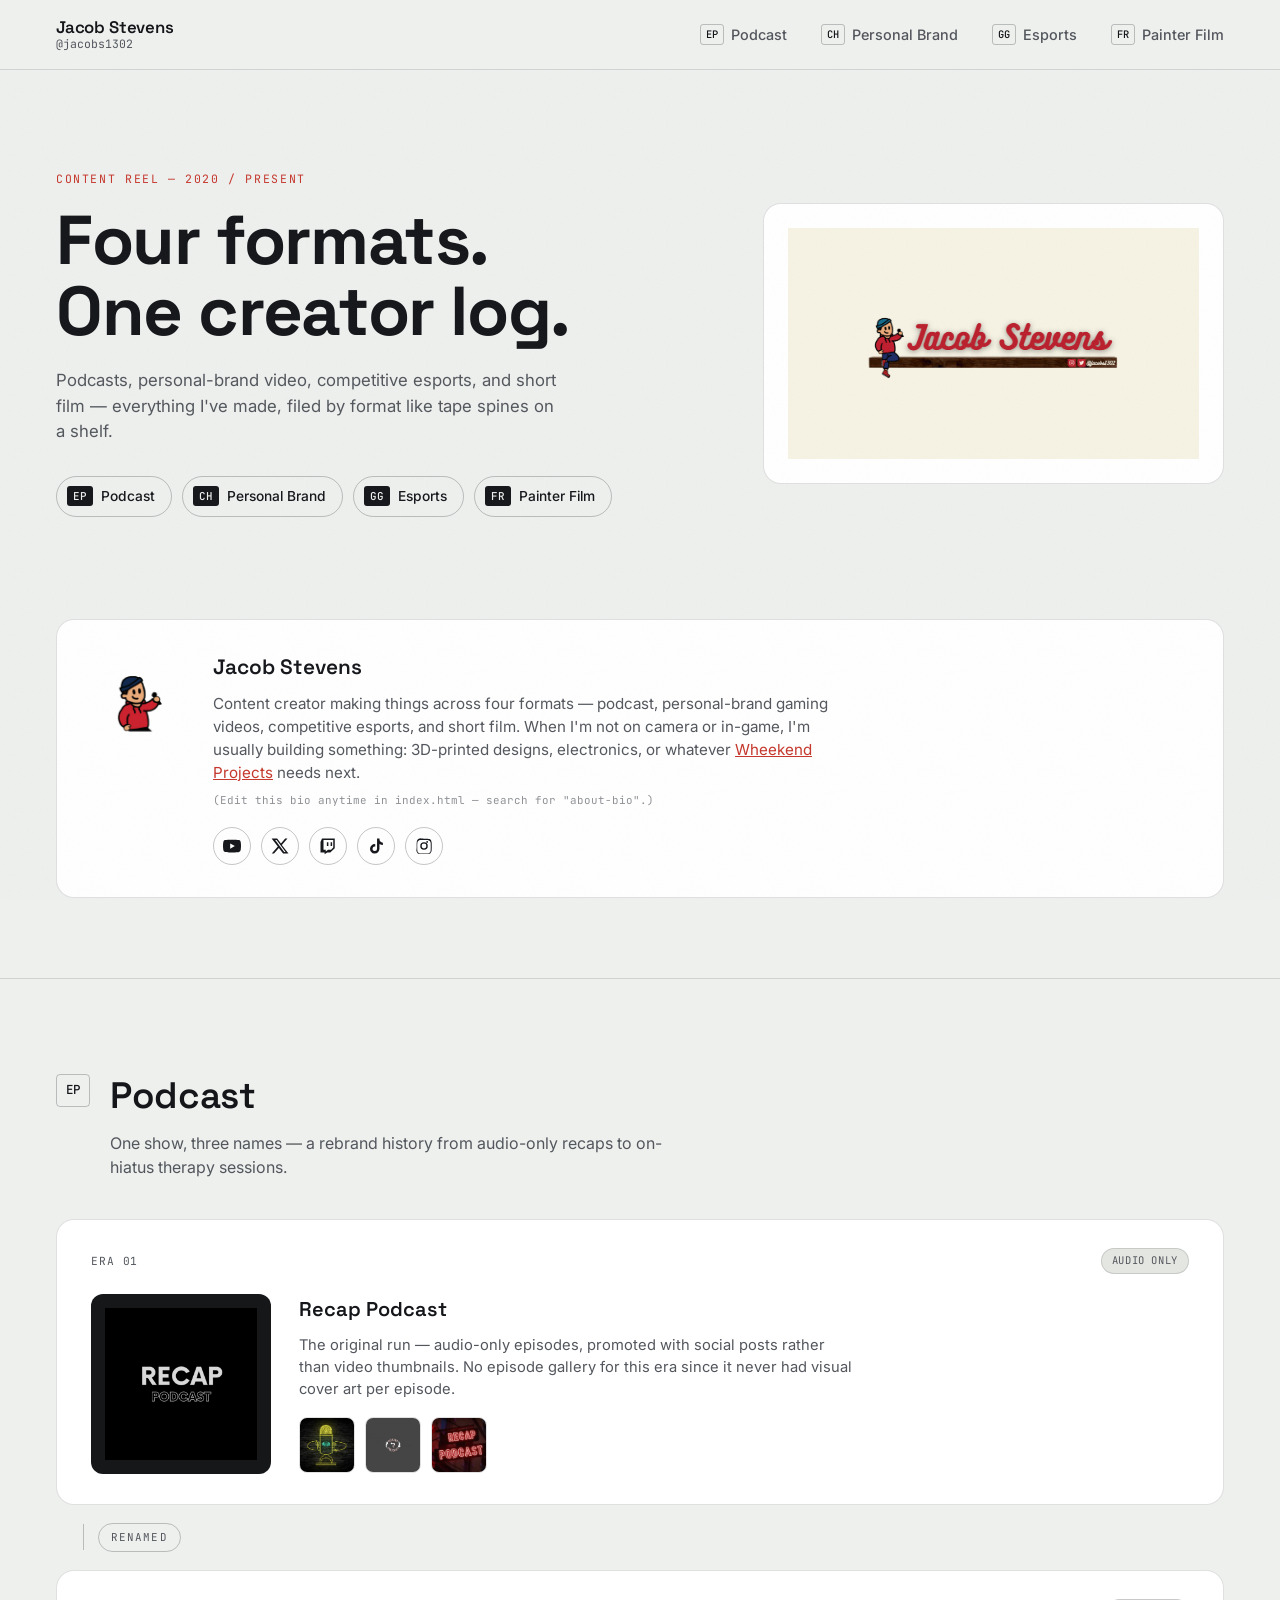
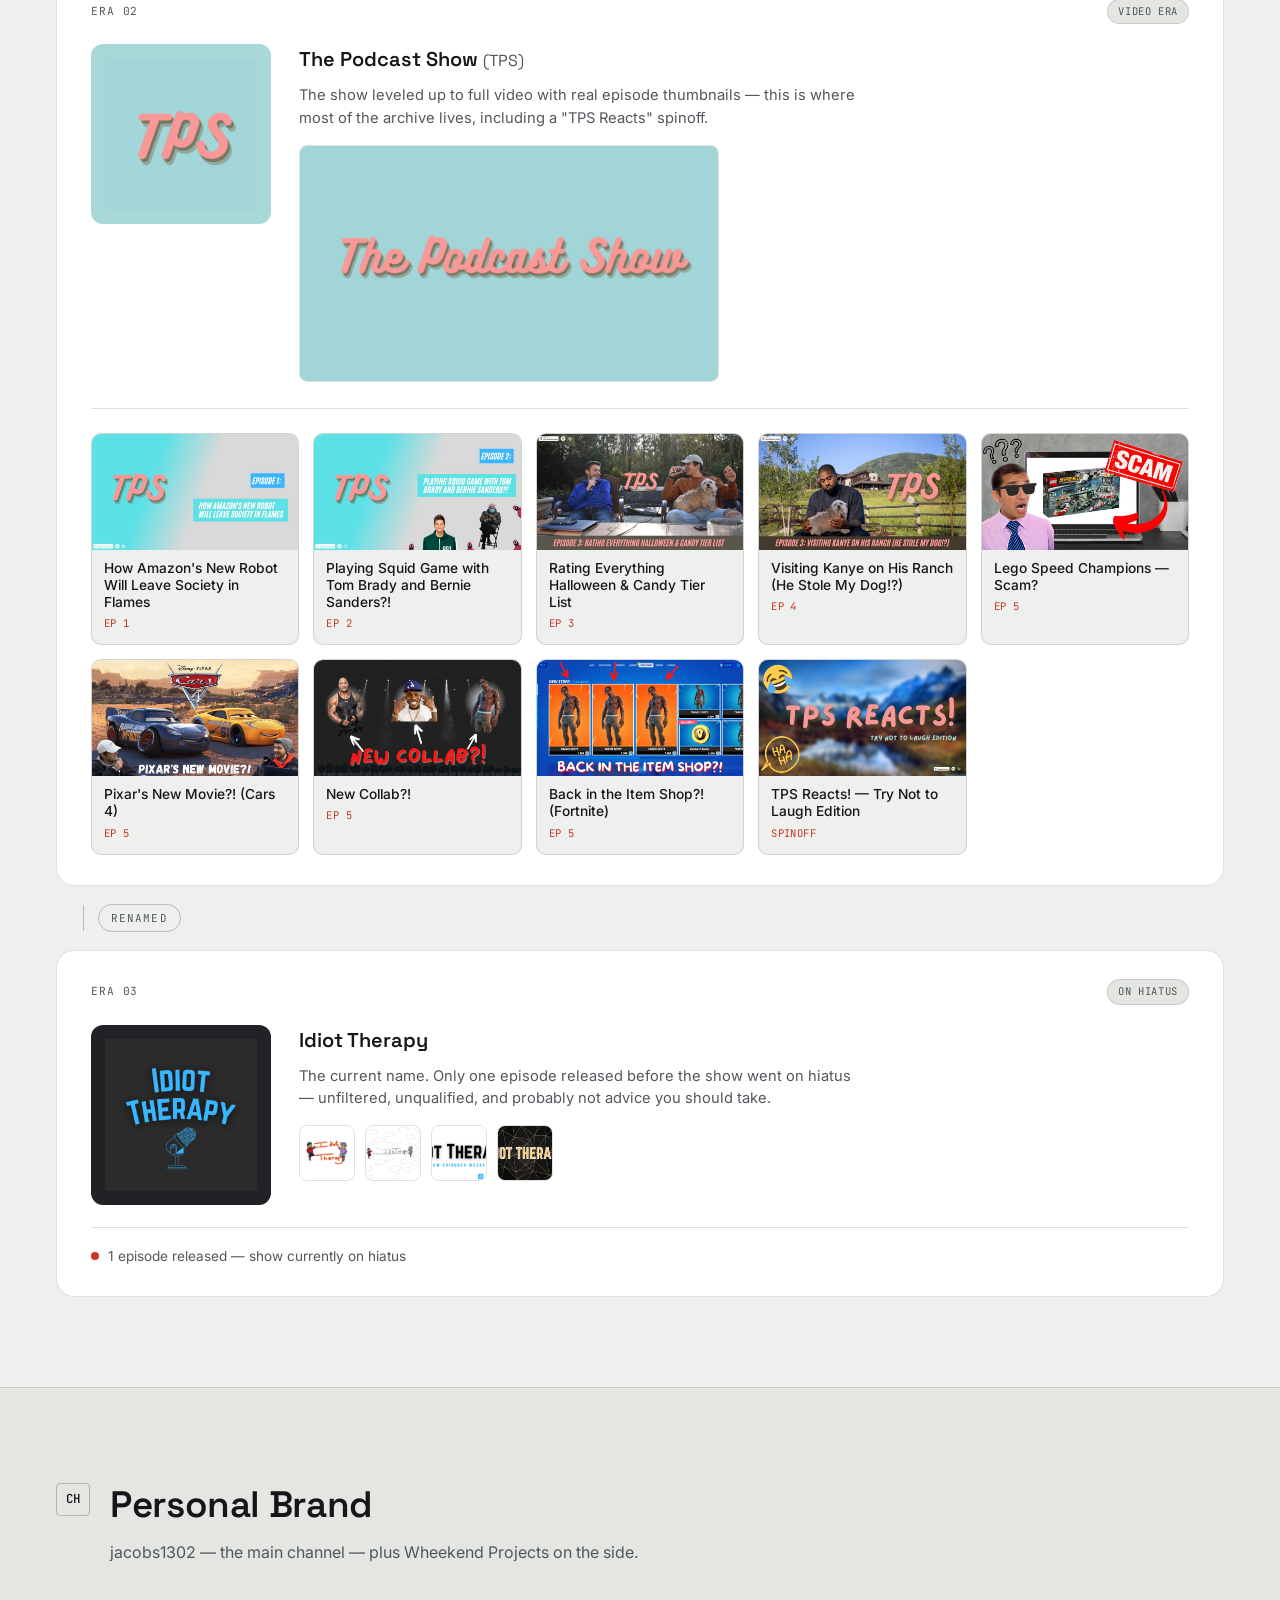
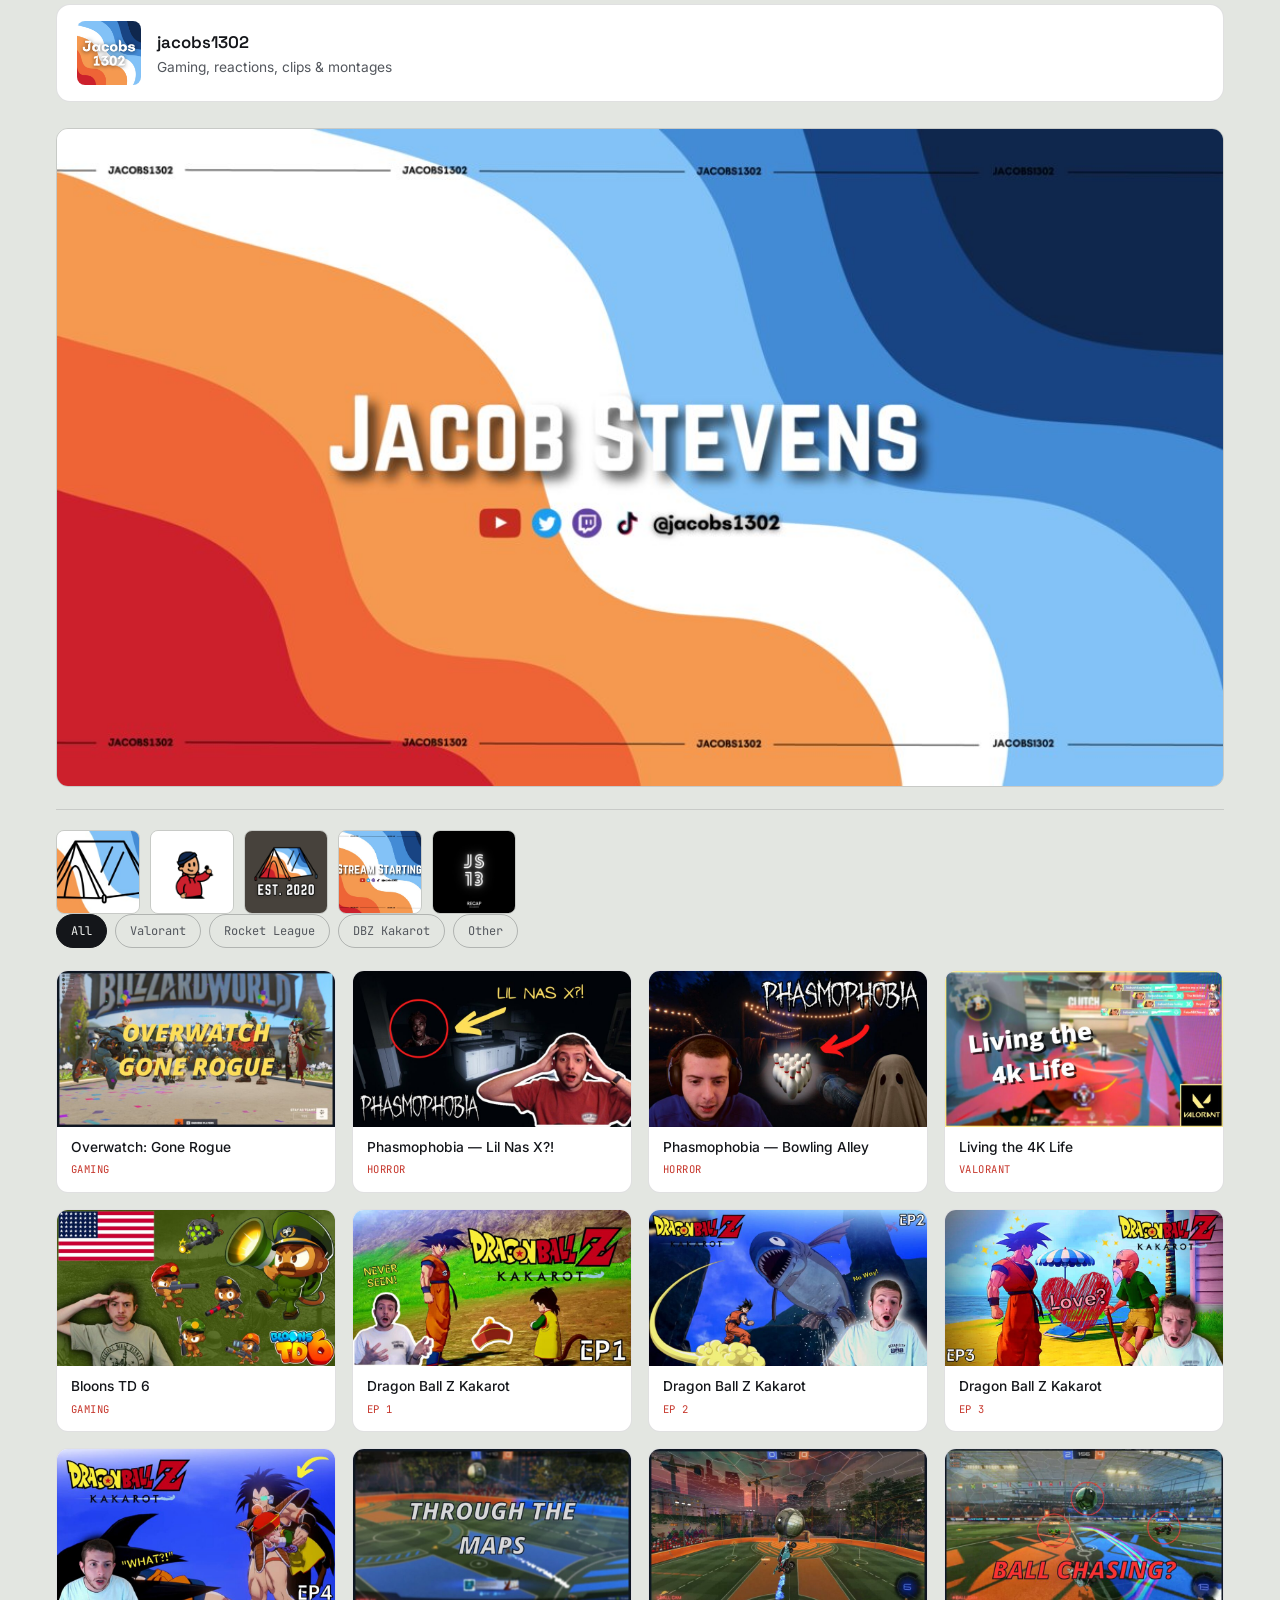
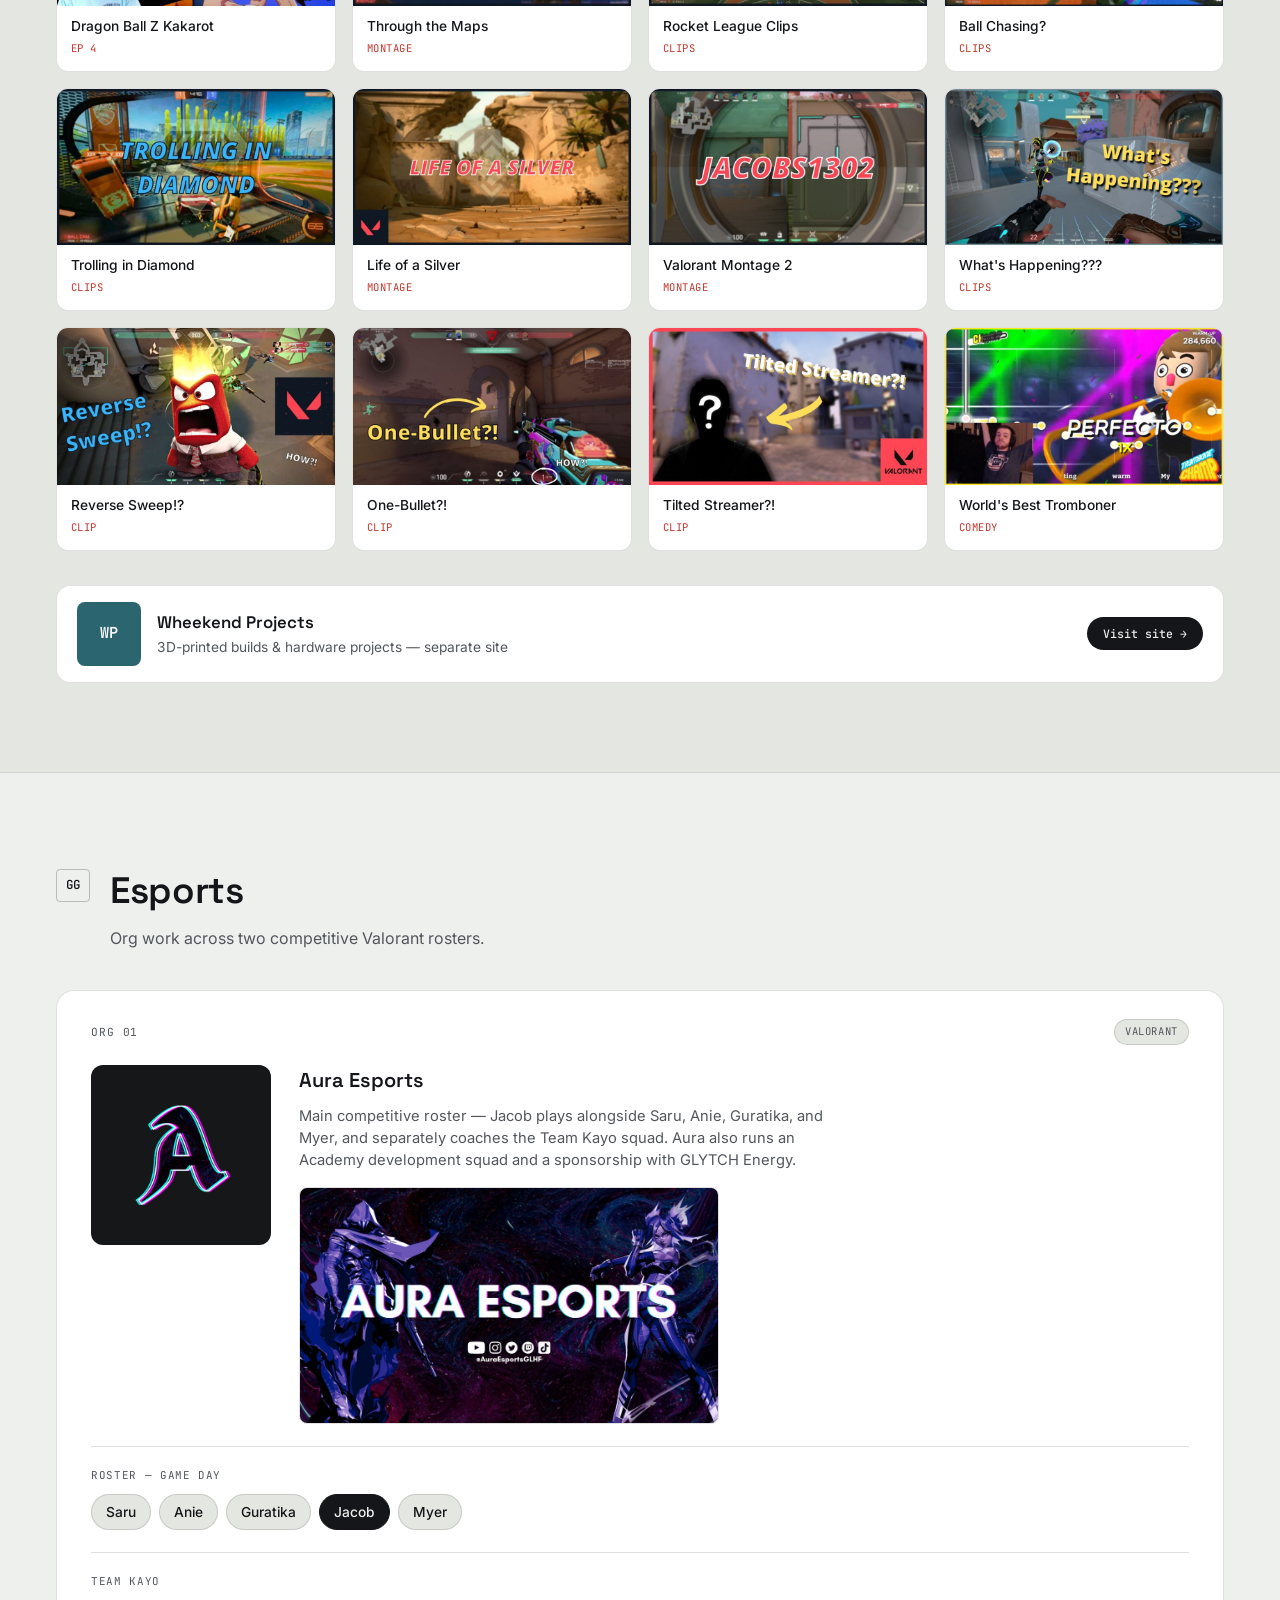
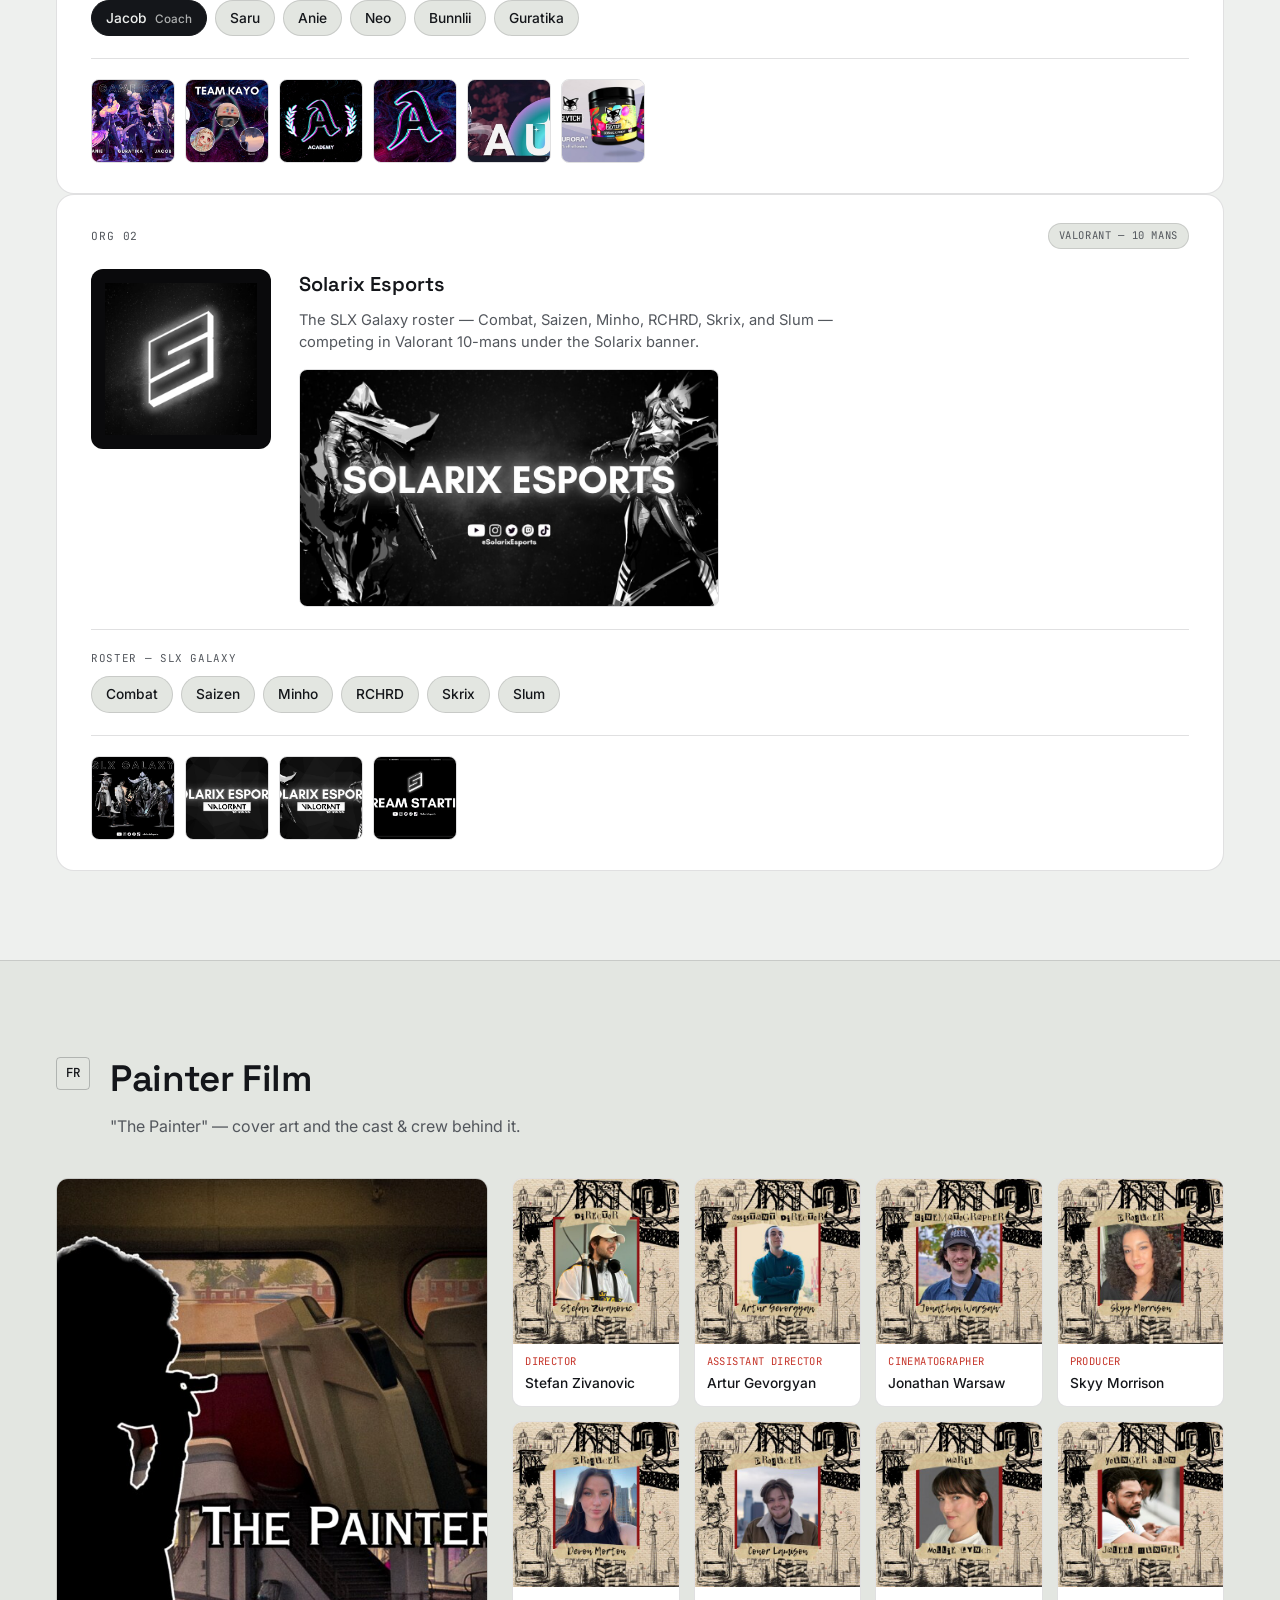
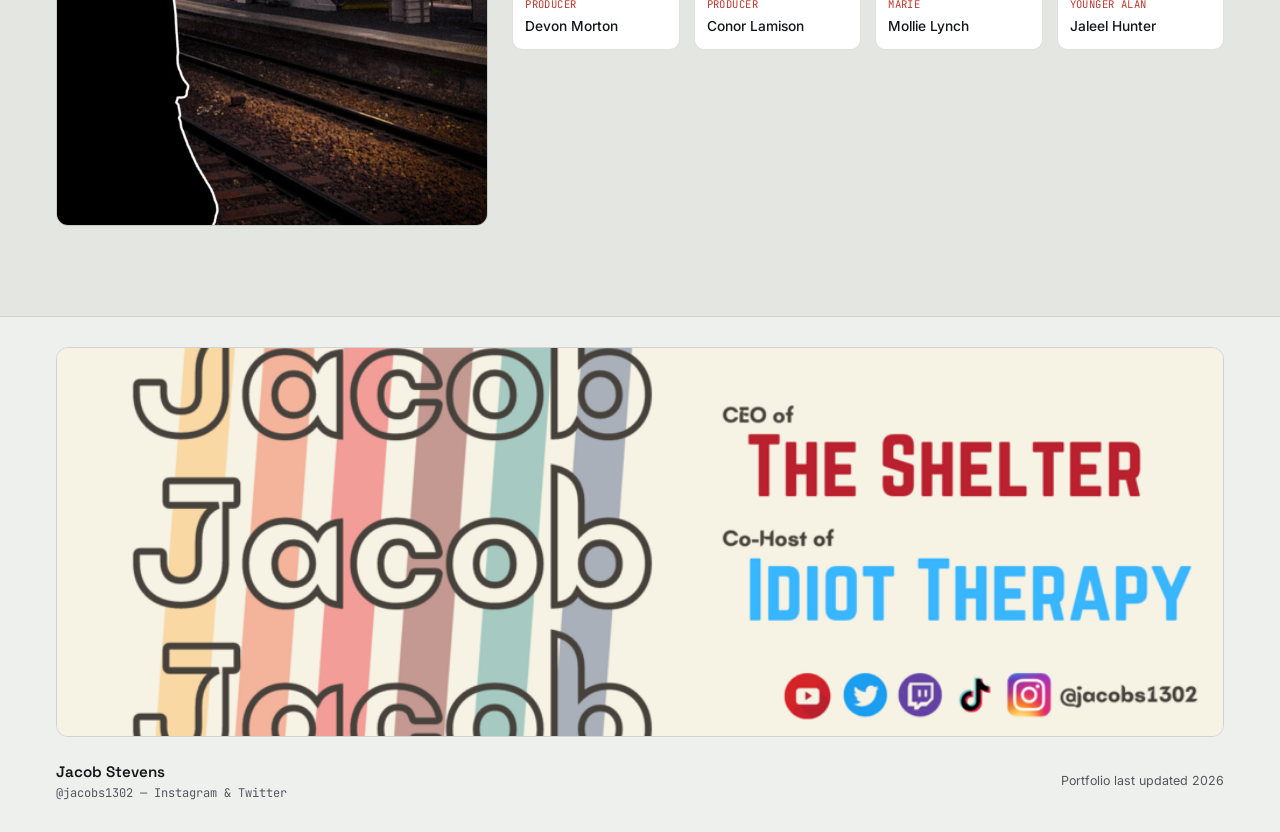
==== commit 5ad763ce: "Add files via upload" ====
--- a/index.html
+++ b/index.html
@@ -48,6 +48,39 @@
   </div>
 </section>
 
+<!-- ABOUT -->
+<section class="about-section" id="about">
+  <div class="about-card">
+    <img src="images/Jacobs1302_Character_Logo.png" alt="Jacob Stevens avatar" class="about-avatar">
+    <div class="about-body">
+      <h2 class="about-name">Jacob Stevens</h2>
+      <p class="about-bio">
+        Content creator making things across four formats — podcast, personal-brand gaming videos, competitive esports, and short film.
+        When I'm not on camera or in-game, I'm usually building something: 3D-printed designs, electronics, or whatever
+        <a href="wheekend-projects.html">Wheekend Projects</a> needs next.
+        <span class="about-bio-note">(Edit this bio anytime in index.html — search for "about-bio".)</span>
+      </p>
+      <div class="social-links">
+        <a href="https://youtube.com/@jacobs1302" class="social-btn" title="YouTube" target="_blank" rel="noopener">
+          <svg viewBox="0 0 24 24" fill="currentColor"><path d="M23.5 6.2a3 3 0 0 0-2.1-2.1C19.5 3.5 12 3.5 12 3.5s-7.5 0-9.4.6A3 3 0 0 0 .5 6.2 31.6 31.6 0 0 0 0 12a31.6 31.6 0 0 0 .5 5.8 3 3 0 0 0 2.1 2.1c1.9.6 9.4.6 9.4.6s7.5 0 9.4-.6a3 3 0 0 0 2.1-2.1A31.6 31.6 0 0 0 24 12a31.6 31.6 0 0 0-.5-5.8ZM9.6 15.5V8.5L15.8 12Z"/></svg>
+        </a>
+        <a href="https://twitter.com/jacobs1302" class="social-btn" title="Twitter / X" target="_blank" rel="noopener">
+          <svg viewBox="0 0 24 24" fill="currentColor"><path d="M18.9 2H22l-7.6 8.7L23.3 22h-7.2l-5.6-7.3L4 22H1l8.1-9.3L.8 2h7.4l5.1 6.7Zm-1.3 18h1.8L7.5 4H5.6Z"/></svg>
+        </a>
+        <a href="https://twitch.tv/jacobs1302" class="social-btn" title="Twitch" target="_blank" rel="noopener">
+          <svg viewBox="0 0 24 24" fill="currentColor"><path d="M4 2 2 6.5v14H7.5V23l3.5-2.5h4L21 15V2Zm15 12-3 3h-4l-3 2.2V17H6V4h13Z"/><path d="M15.5 7h2v5h-2Zm-5 0h2v5h-2Z"/></svg>
+        </a>
+        <a href="https://tiktok.com/@jacobs1302" class="social-btn" title="TikTok" target="_blank" rel="noopener">
+          <svg viewBox="0 0 24 24" fill="currentColor"><path d="M16.6 2h-3.2v13.7a3 3 0 1 1-2.4-2.9v-3.3a6.3 6.3 0 1 0 5.6 6.2V9.2a8 8 0 0 0 4.6 1.5V7.5a4.8 4.8 0 0 1-4.6-4.7Z"/></svg>
+        </a>
+        <a href="https://instagram.com/jacobs1302" class="social-btn" title="Instagram" target="_blank" rel="noopener">
+          <svg viewBox="0 0 24 24" fill="currentColor"><path d="M12 2.2c3.2 0 3.6 0 4.9.1 1.2.1 2 .3 2.4.5.6.2 1 .5 1.5.9.4.4.7.9.9 1.5.2.4.4 1.2.5 2.4.1 1.3.1 1.7.1 4.9s0 3.6-.1 4.9c-.1 1.2-.3 2-.5 2.4-.2.6-.5 1-.9 1.5-.4.4-.9.7-1.5.9-.4.2-1.2.4-2.4.5-1.3.1-1.7.1-4.9.1s-3.6 0-4.9-.1c-1.2-.1-2-.3-2.4-.5-.6-.2-1-.5-1.5-.9-.4-.4-.7-.9-.9-1.5-.2-.4-.4-1.2-.5-2.4C2.2 15.6 2.2 15.2 2.2 12s0-3.6.1-4.9c.1-1.2.3-2 .5-2.4.2-.6.5-1 .9-1.5.4-.4.9-.7 1.5-.9.4-.2 1.2-.4 2.4-.5C8.4 2.2 8.8 2.2 12 2.2Zm0 1.8c-3.1 0-3.5 0-4.7.1-1 .1-1.6.2-1.9.4-.5.2-.8.4-1.2.7-.3.4-.5.7-.7 1.2-.1.3-.3.9-.4 1.9-.1 1.2-.1 1.6-.1 4.7s0 3.5.1 4.7c.1 1 .2 1.6.4 1.9.2.5.4.8.7 1.2.4.3.7.5 1.2.7.3.1.9.3 1.9.4 1.2.1 1.6.1 4.7.1s3.5 0 4.7-.1c1-.1 1.6-.2 1.9-.4.5-.2.8-.4 1.2-.7.3-.4.5-.7.7-1.2.1-.3.3-.9.4-1.9.1-1.2.1-1.6.1-4.7s0-3.5-.1-4.7c-.1-1-.2-1.6-.4-1.9-.2-.5-.4-.8-.7-1.2-.4-.3-.7-.5-1.2-.7-.3-.1-.9-.3-1.9-.4-1.2-.1-1.6-.1-4.7-.1Z"/><path d="M12 7a5 5 0 1 0 0 10 5 5 0 0 0 0-10Zm0 8.2a3.2 3.2 0 1 1 0-6.4 3.2 3.2 0 0 1 0 6.4ZM17.4 6.6a1.2 1.2 0 1 1-2.4 0 1.2 1.2 0 0 1 2.4 0Z"/></svg>
+        </a>
+      </div>
+    </div>
+  </div>
+</section>
+
 <!-- PODCAST -->
 <section class="format-section" id="podcast">
   <div class="section-head">
@@ -298,9 +331,9 @@
     <div class="wheekend-mark">WP</div>
     <div>
       <p class="channel-name">Wheekend Projects</p>
-      <p class="channel-meta">Second channel — build content in progress</p>
-    </div>
-    <span class="pending-pill">Content pending</span>
+      <p class="channel-meta">3D-printed builds &amp; hardware projects — separate site</p>
+    </div>
+    <a href="wheekend-projects.html" class="visit-pill">Visit site →</a>
   </div>
 </section>
 
@@ -328,7 +361,7 @@
         </div>
         <div class="era-text">
           <h3>Aura Esports</h3>
-          <p>Main competitive roster — Jacob plays alongside Saru, Anie, Guratika, and Myer. Aura also runs an Academy development squad and a sponsorship with GLYTCH Energy.</p>
+          <p>Main competitive roster — Jacob plays alongside Saru, Anie, Guratika, and Myer, and separately coaches the Team Kayo squad. Aura also runs an Academy development squad and a sponsorship with GLYTCH Energy.</p>
           <img src="images/Aura_Esports_Banner.jpg" alt="Aura Esports banner" class="era-banner lightbox-trigger">
         </div>
       </div>
@@ -347,6 +380,7 @@
       <div class="roster-block">
         <span class="roster-label">Team Kayo</span>
         <div class="roster-chips">
+          <span class="roster-chip roster-chip-you">Jacob <em>Coach</em></span>
           <span class="roster-chip">Saru</span>
           <span class="roster-chip">Anie</span>
           <span class="roster-chip">Neo</span>
--- a/styles.css
+++ b/styles.css
@@ -166,6 +166,42 @@
 }
 .section-desc{color:var(--ink-soft); font-size:1rem; max-width:56ch;}
 
+/* ---- About ---- */
+.about-section{
+  padding: 0 clamp(20px,5vw,56px) clamp(50px,7vw,80px);
+  max-width:1360px; margin:0 auto;
+}
+.about-card{
+  display:flex; gap:28px; align-items:flex-start;
+  background:#fff; border:1px solid var(--line); border-radius:18px;
+  padding:clamp(22px,3vw,32px);
+}
+.about-avatar{
+  width:96px; height:96px; border-radius:14px; object-fit:cover; flex-shrink:0;
+  background:var(--paper-alt);
+}
+.about-name{font-family:var(--display); font-weight:600; font-size:1.3rem; margin-bottom:10px;}
+.about-bio{color:var(--ink-soft); font-size:.95rem; max-width:64ch; margin-bottom:18px;}
+.about-bio a{color:var(--red); text-decoration:underline;}
+.about-bio-note{
+  display:block; margin-top:8px; font-family:var(--mono); font-size:.68rem;
+  color:var(--ink-soft); opacity:.65;
+}
+.social-links{display:flex; gap:10px; flex-wrap:wrap;}
+.social-btn{
+  width:38px; height:38px; border-radius:50%;
+  display:flex; align-items:center; justify-content:center;
+  border:1px solid var(--line-strong); color:var(--ink);
+  transition: background .15s ease, color .15s ease;
+}
+.social-btn svg{width:18px; height:18px;}
+.social-btn:hover{background:var(--ink); color:var(--paper);}
+
+@media (max-width:560px){
+  .about-card{flex-direction:column; align-items:center; text-align:center;}
+  .social-links{justify-content:center;}
+}
+
 /* ---- Podcast: era timeline ---- */
 .era-track{display:flex; flex-direction:column;}
 
@@ -265,6 +301,12 @@
   border:1px solid var(--line-strong); border-radius:999px;
   padding:6px 12px; color:var(--ink-soft); white-space:nowrap;
 }
+.visit-pill{
+  margin-left:auto; font-family:var(--mono); font-size:.72rem; font-weight:500;
+  background:var(--ink); color:var(--paper); border-radius:999px;
+  padding:8px 16px; white-space:nowrap; transition:background .15s ease;
+}
+.visit-pill:hover{background:var(--red);}
 
 .filter-row{display:flex; flex-wrap:wrap; gap:8px; margin-bottom:22px;}
 .filter-btn{
@@ -308,6 +350,7 @@
   padding:7px 14px;
 }
 .roster-chip-you{background:var(--ink); color:var(--paper); border-color:var(--ink);}
+.roster-chip-you em{font-style:normal; opacity:.7; font-size:.85em; margin-left:4px;}
 
 .asset-strip{
   display:flex; gap:10px; flex-wrap:wrap;
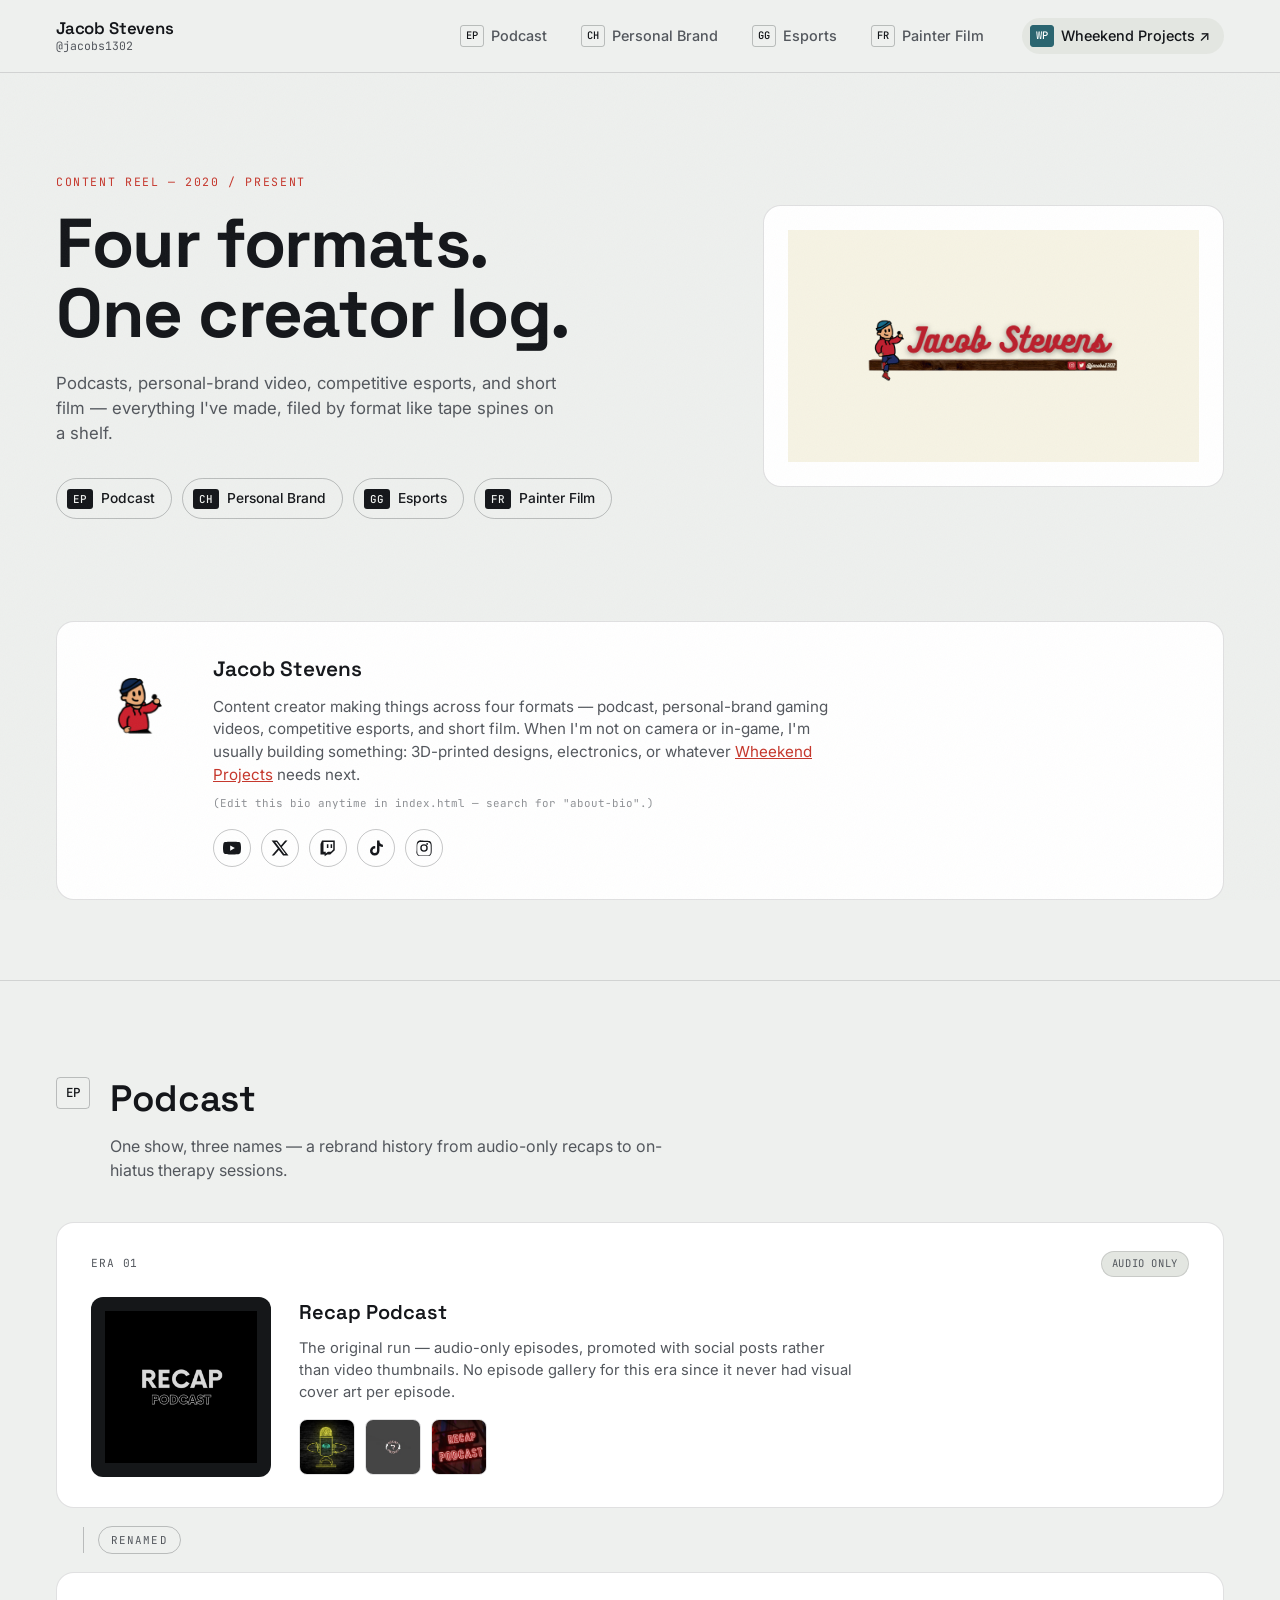
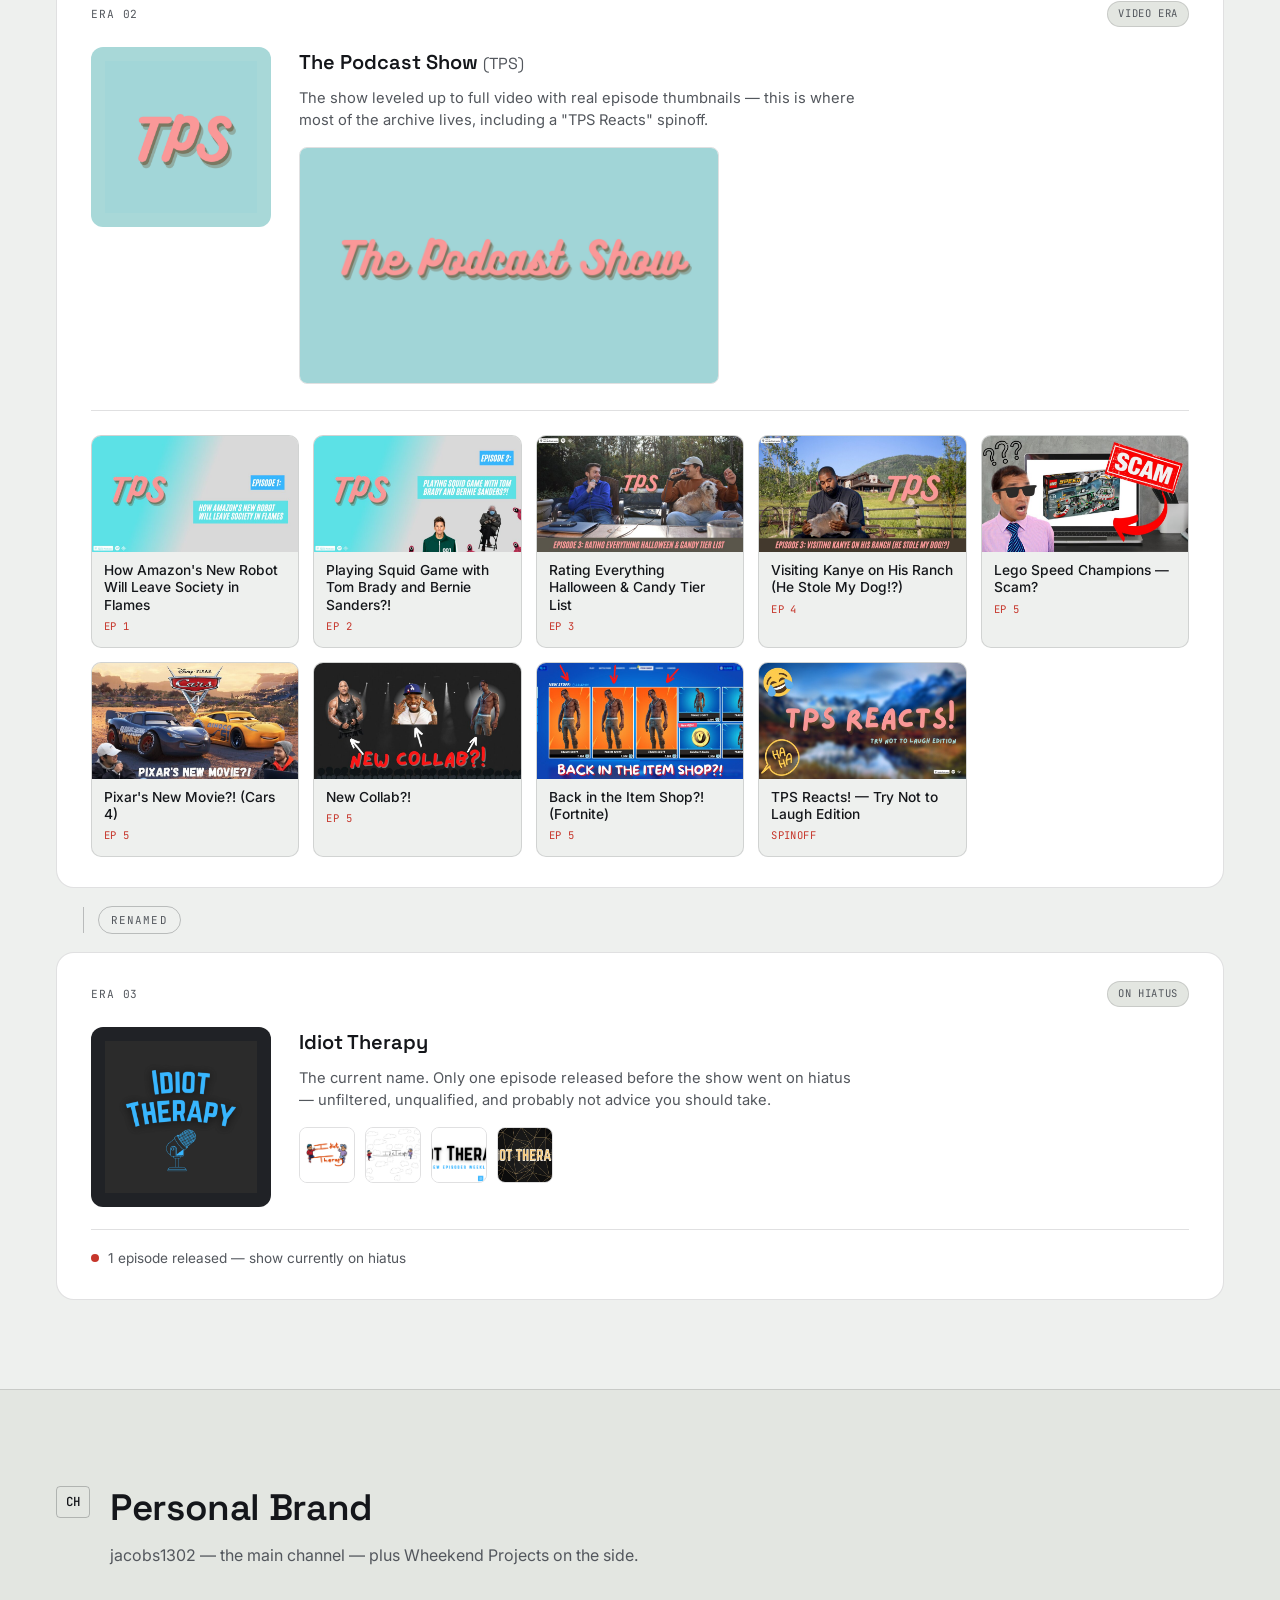
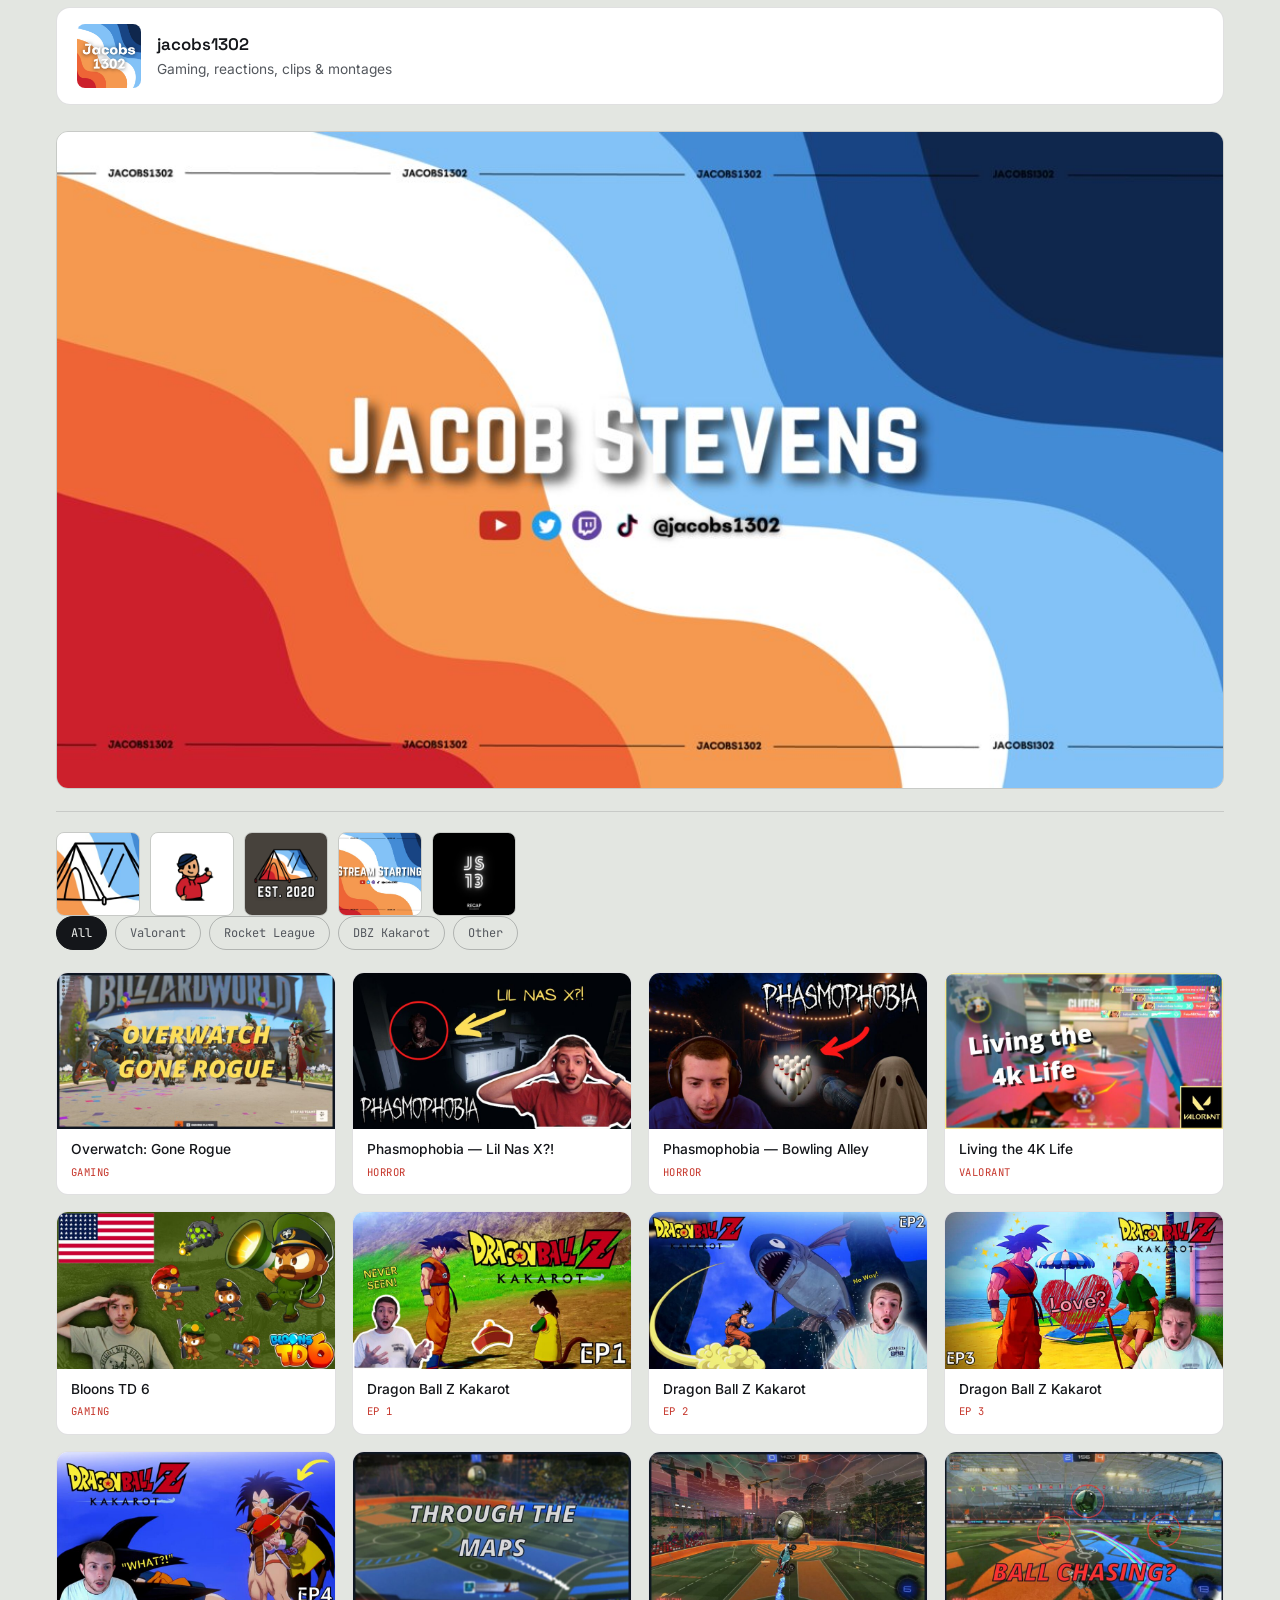
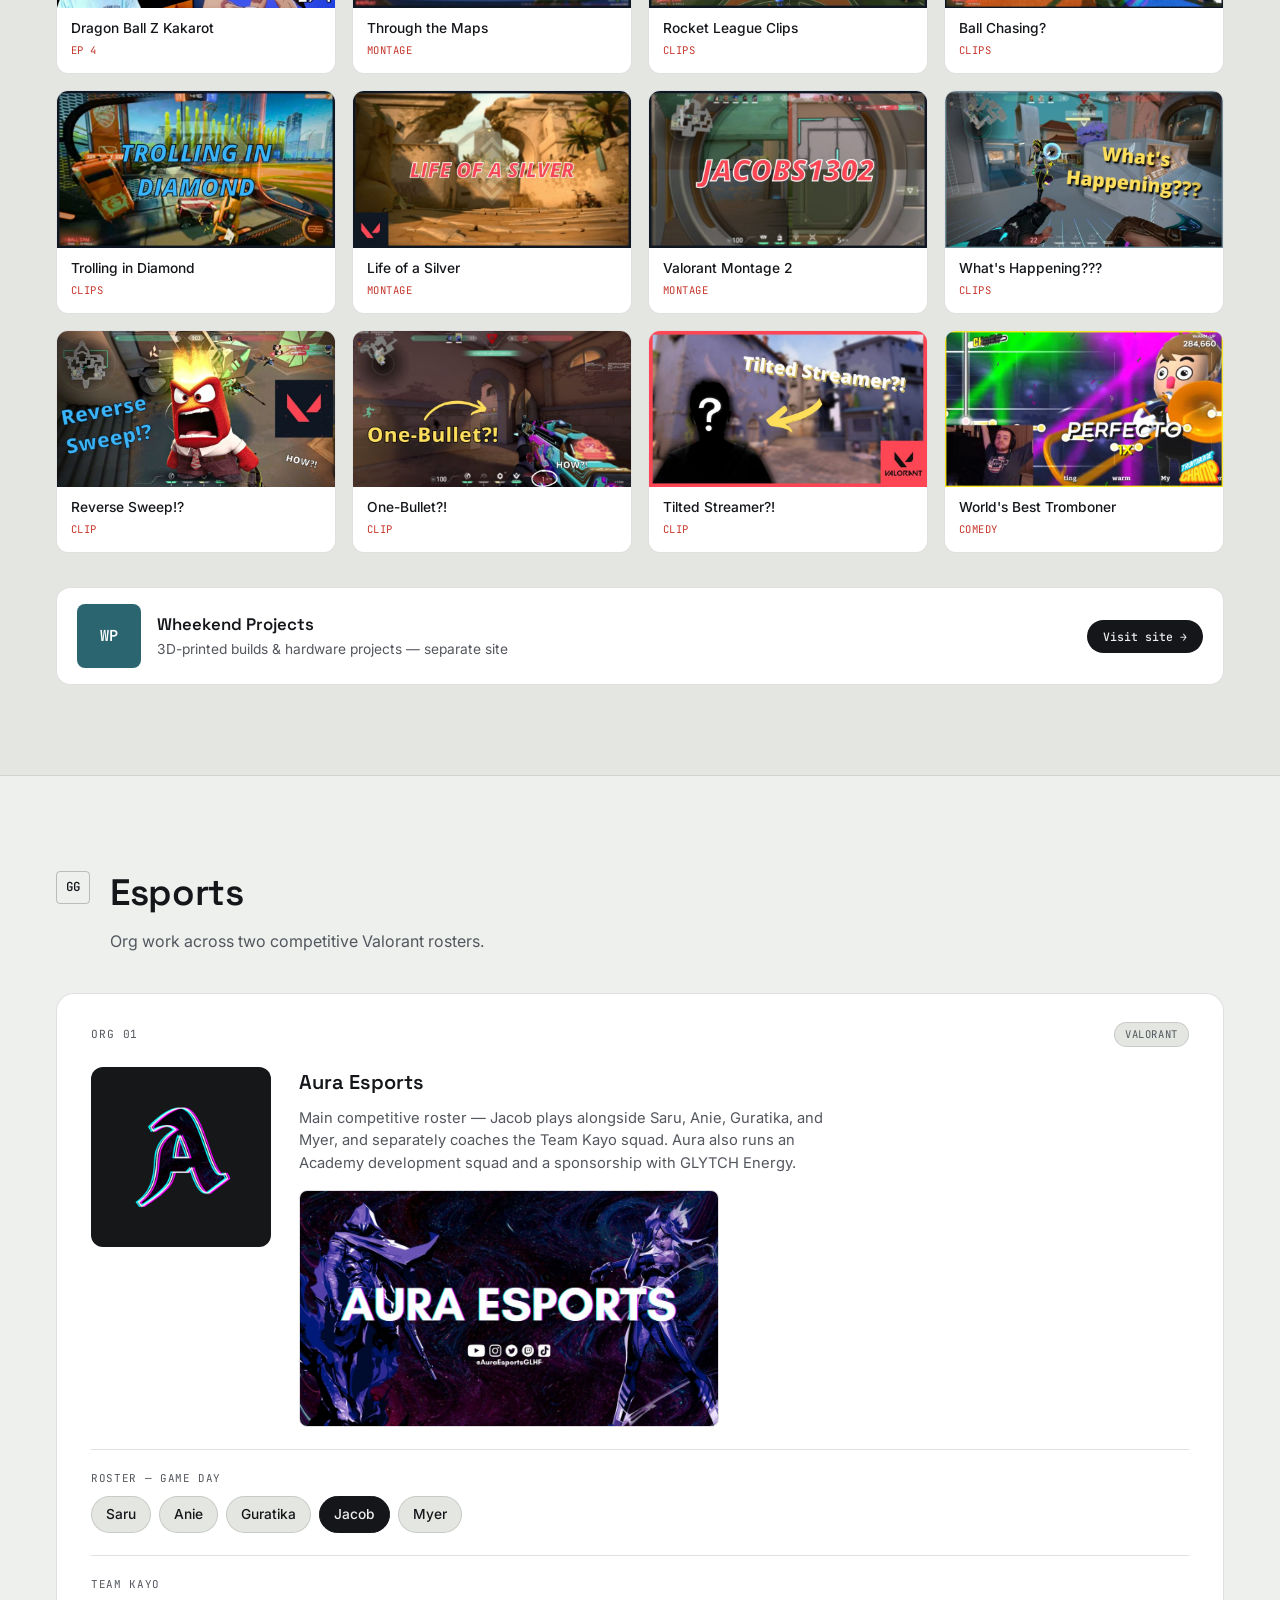
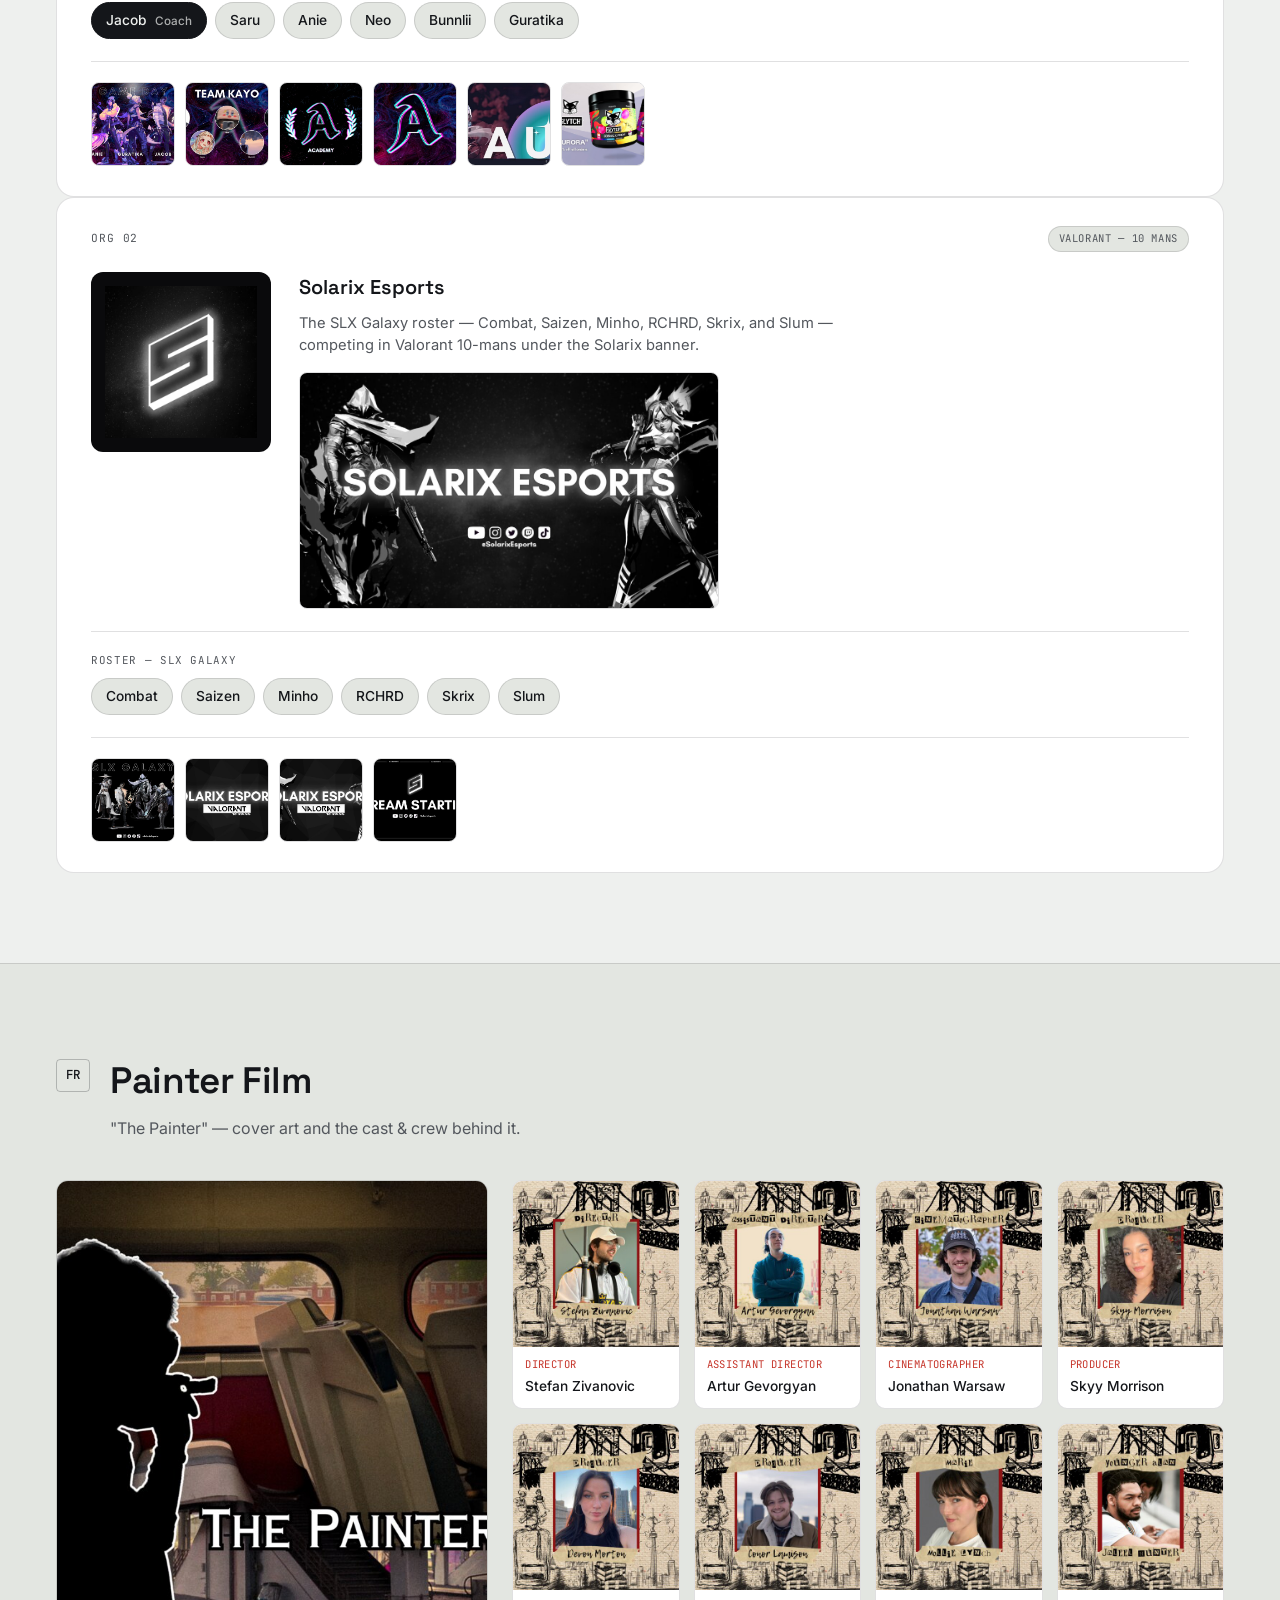
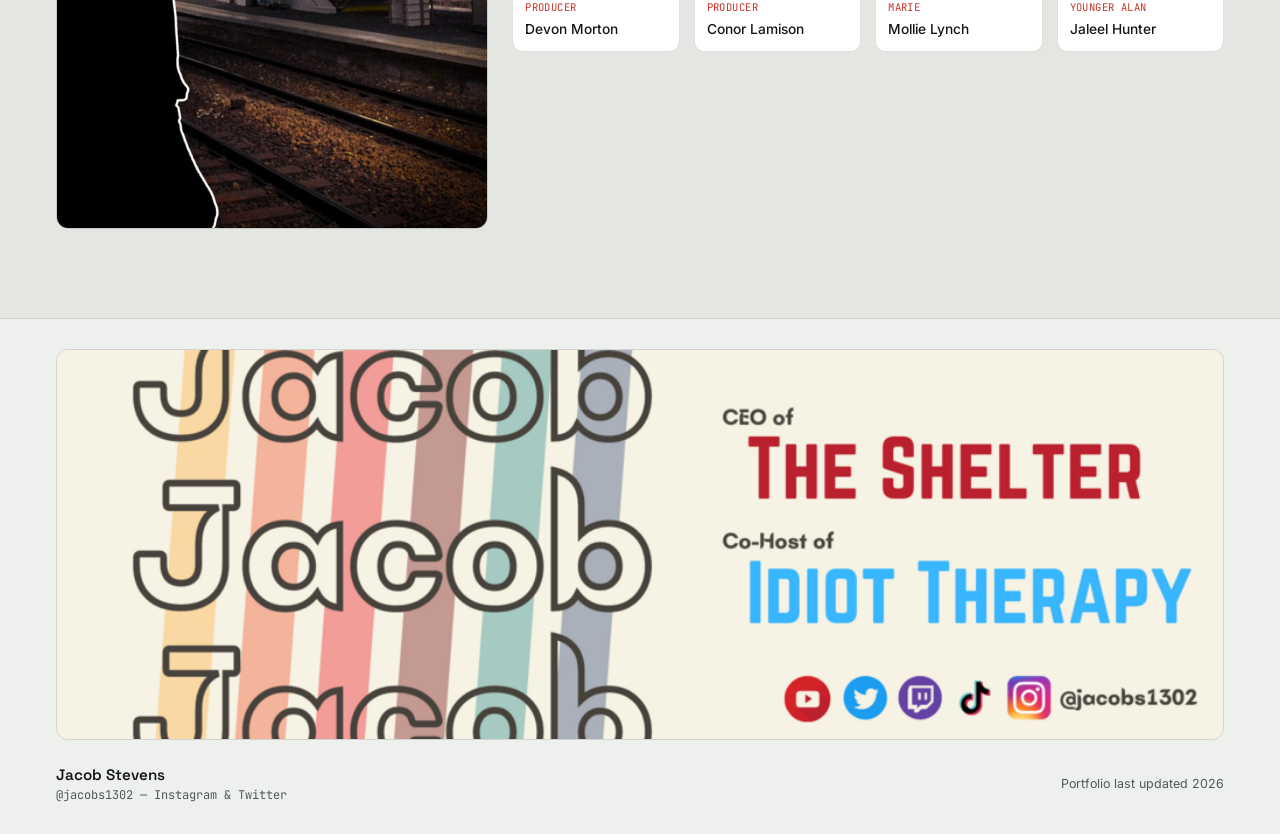
==== commit 81fbd18b: "Add files via upload" ====
--- a/index.html
+++ b/index.html
@@ -24,6 +24,7 @@
     <a href="#brand"><span class="navtag">CH</span>Personal Brand</a>
     <a href="#esports"><span class="navtag">GG</span>Esports</a>
     <a href="#film"><span class="navtag">FR</span>Painter Film</a>
+    <a href="wheekend-projects.html" class="navlink-external"><span class="navtag">WP</span>Wheekend Projects ↗</a>
   </nav>
   <button class="navtoggle" id="navtoggle" aria-label="Toggle menu">
     <span></span><span></span><span></span>
--- a/styles.css
+++ b/styles.css
@@ -72,6 +72,13 @@
   transition:color .15s ease;
 }
 .navlinks a:hover{color:var(--ink);}
+.navlink-external{
+  color:var(--ink) !important;
+  background:var(--paper-alt); border-radius:999px; padding:7px 14px 7px 8px !important;
+  margin-left:4px;
+}
+.navlink-external:hover{background:var(--ink); color:var(--paper) !important;}
+.navlink-external .navtag{background:var(--teal); color:#fff; border-color:var(--teal);}
 .navtag{
   font-family:var(--mono); font-size:.65rem; font-weight:500;
   border:1px solid var(--line-strong); border-radius:3px;
